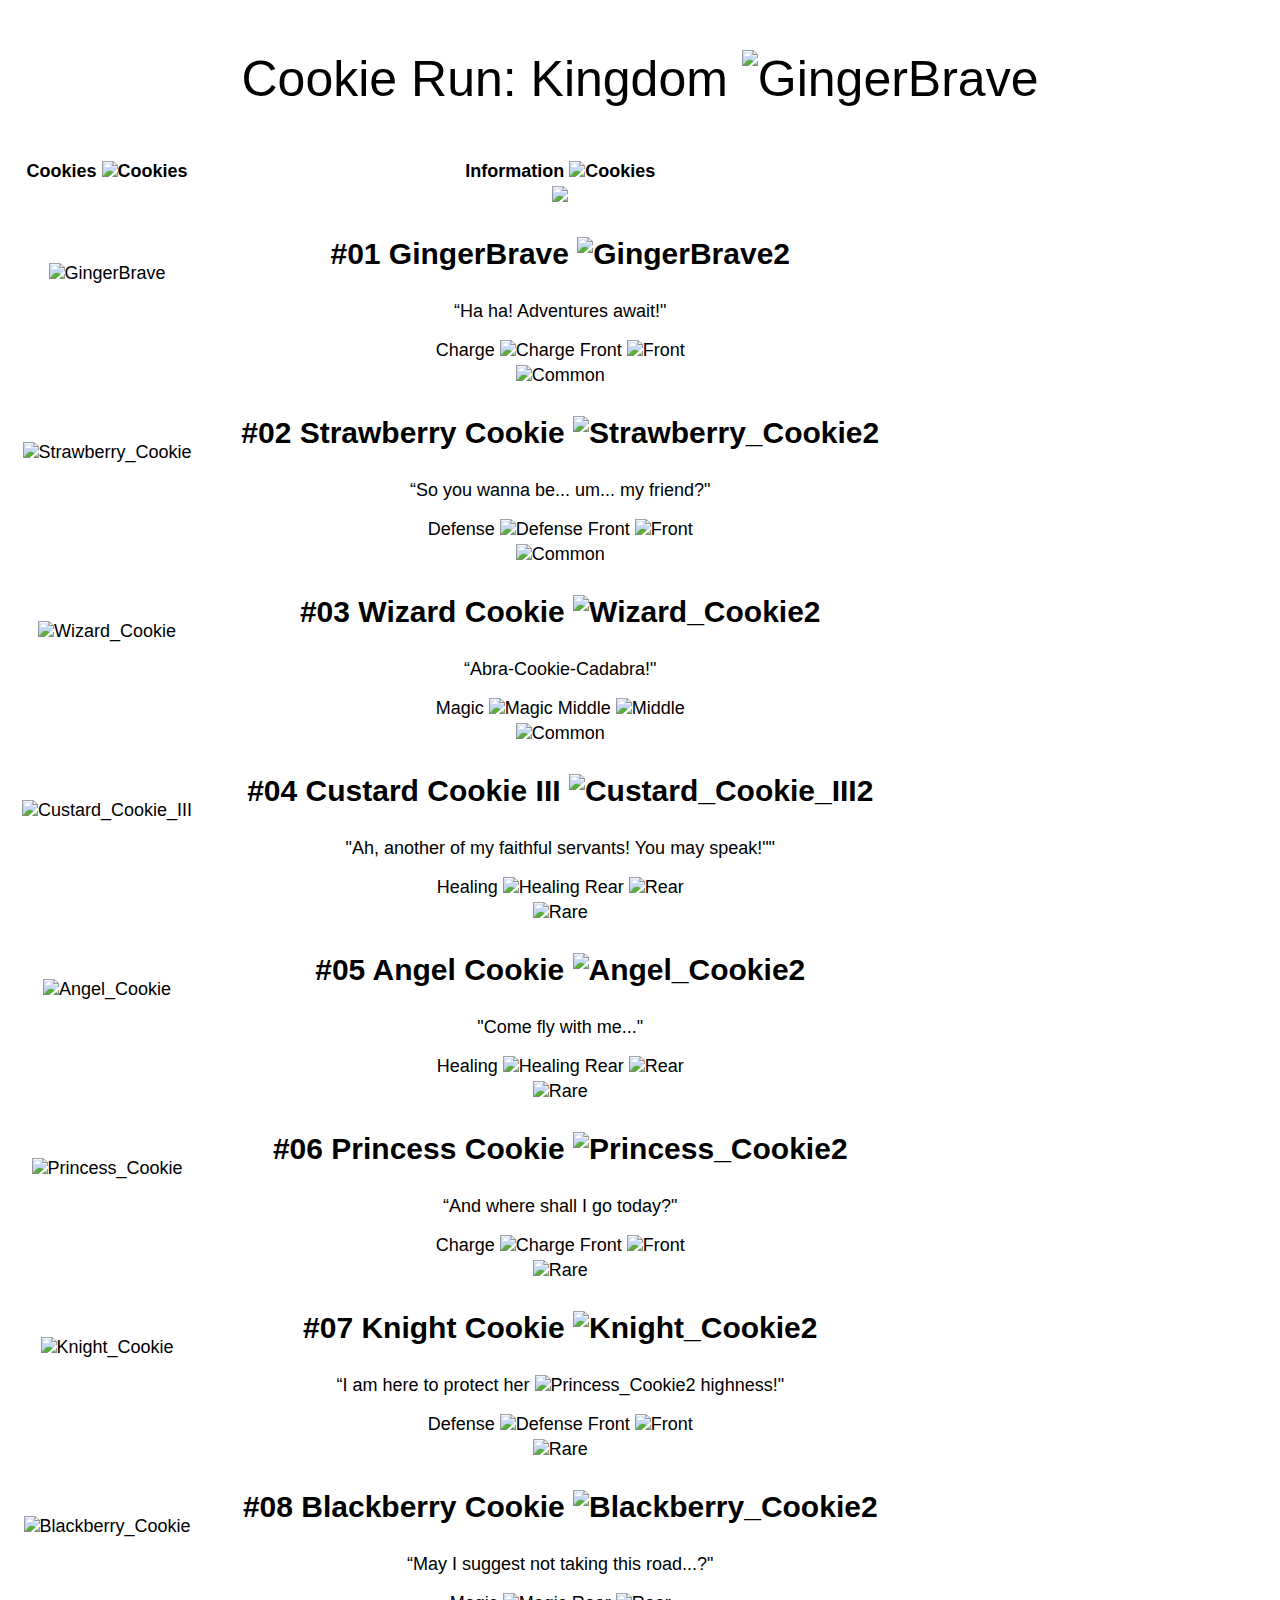
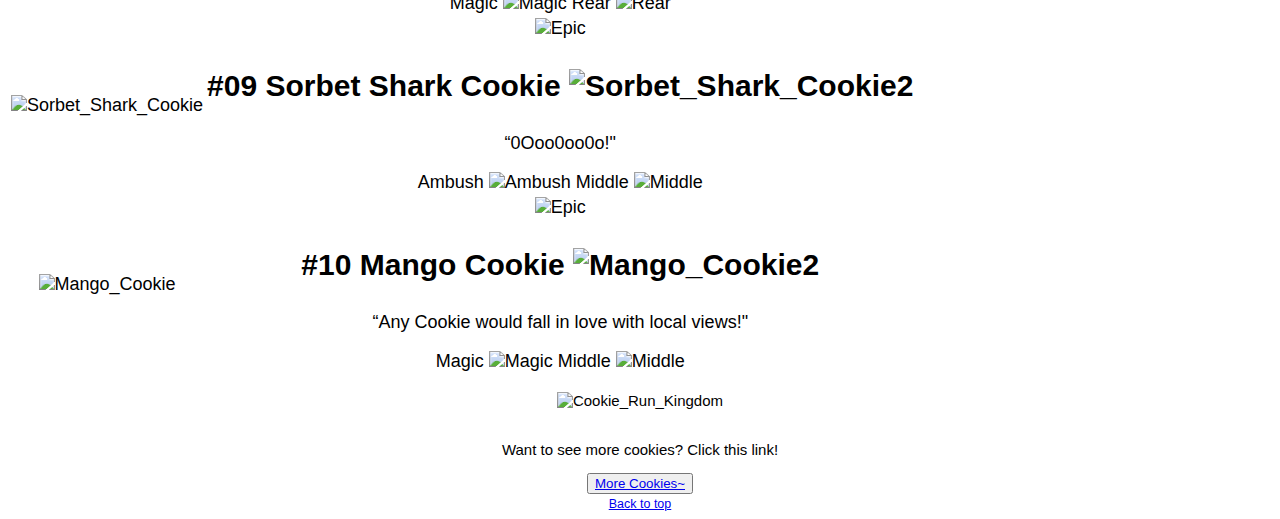
==== bootstrap-5.3.2-dist/index.html @ ea006782 "Update index.html" ====
<!DOCTYPE html>
<html>
<head>
	<meta charset="utf-8">
	<meta name="viewport" content="width=device-width, initial-scale=1">
	<link href="https://cdn.jsdelivr.net/npm/bootstrap@5.3.2/dist/css/bootstrap.min.css" rel="stylesheet" integrity="sha384-T3c6CoIi6uLrA9TneNEoa7RxnatzjcDSCmG1MXxSR1GAsXEV/Dwwykc2MPK8M2HN" crossorigin="anonymous">
	<a href="https://https://dsfarmer.github.io/bootstrap/"> </a>
	<title> ICT Seatwork 1 </title>
	<style> 
		
		body {
			font-family: 'Yusei Magic' , sans-serif;
			background-image: url("https://images2.alphacoders.com/122/1229217.png");
			background-repeat: no-repeat;
			background-position: center;
			background-size: cover;
		}

		.center {
			text-align: center;
			font-size: large;
			vertical-align: middle;
		}

		.title {
			font-size: 50px !important;
			font-weight: lighter;
		}

		.bold {
			font-size: 30px;
			font-weight: bold;
		}

		.footer {
			font-size: 15px;
			font-weight: light;
		}

	</style>
</head>
<body>
	<div class="container mt-4 p-5 border text-light bg-dark">
		<div class="row">
			<p class="title center top"> Cookie Run: Kingdom <img src="https://static.wikia.nocookie.net/cookierunkingdom/images/f/fb/Craft_bear_jelly_crown.png/revision/latest?cb=20210410203106" class="rounded" alt="GingerBrave" width="90" height="80"> </p>
			<table class="table table-bordered table-hover">
				<thead> 
					<tr> 
						<th class="center"> Cookies <img src="https://static.wikia.nocookie.net/cookierun/images/3/39/GingerBrave.png/revision/latest/thumbnail/width/360/height/360?cb=20180208030921" class="rounded" alt="Cookies" width="50" height="50"> </th>
						<th class="center"> Information <img src="https://i.pinimg.com/originals/1f/70/9d/1f709d5d60042be263dd9f1338142ca4.png" class="rounded" alt="Cookies" width="50" height="50"> </th>
					</tr>
				</thead>
				<tbody>
					<tr class="table-warning">
						<td class="center"> <img src="https://static.wikia.nocookie.net/cookierunkingdom/images/c/c1/Brave-cookie.png/revision/latest?cb=20211105095720" class="rounded" alt="GingerBrave" width="230" height="200"> </td>
						<td class="center"> 
							<img src="https://static.wikia.nocookie.net/cookierunkingdom/images/5/5f/Common.png/revision/latest/scale-to-width-down/100?cb=20231120013910">
							<p class="bold"> #01 GingerBrave <img src="https://static.wikia.nocookie.net/cookierunkingdom/images/3/3f/Gingerbrave_head.png/revision/latest/scale-to-width-down/30?cb=20230909202117" alt="GingerBrave2"> </p>
							<p> “Ha ha! Adventures await!" </p>
							<span class="badge bg-success"> Charge <img src="https://static.wikia.nocookie.net/cookierunkingdom/images/d/db/Charge.png/revision/latest/scale-to-width-down/20?cb=20230523003350" class="rounded" alt="Charge" width="20" height="20"> </span> 
							<span class="badge bg-danger"> Front <img src="https://static.wikia.nocookie.net/cookierunkingdom/images/9/9e/Front.png/revision/latest/scale-to-width-down/20?cb=20230523003352" class="rounded" alt="Front" width="20" height="20"> </span> 
						</td>
					</tr>
				</tbody>
				<tbody>
					<tr class="table-danger">
						<td class="center"> <img src="https://static.wikia.nocookie.net/cookierunkingdom/images/a/a6/Strawberry-cookie.png/revision/latest?cb=20211105092710" class="rounded" alt="Strawberry_Cookie" width="230" height="230"> </td>
						<td class="center">
							<img src="https://static.wikia.nocookie.net/cookierunkingdom/images/5/5f/Common.png/revision/latest/scale-to-width-down/100?cb=20231120013910" alt="Common"> 							
							<p class="bold"> #02 Strawberry Cookie <img src="https://static.wikia.nocookie.net/cookierunkingdom/images/7/77/Strawberry_head.png/revision/latest/scale-to-width-down/30?cb=20230909202119" alt="Strawberry_Cookie2"> </p>
							<p> “So you wanna be... um... my friend?" </p>
							<span class="badge bg-success"> Defense <img src="https://static.wikia.nocookie.net/cookierunkingdom/images/6/66/Defense.png/revision/latest/scale-to-width-down/20?cb=20230523003346" class="rounded" alt="Defense" width="20" height="20"> </span> 
							<span class="badge bg-danger"> Front <img src="https://static.wikia.nocookie.net/cookierunkingdom/images/9/9e/Front.png/revision/latest/scale-to-width-down/20?cb=20230523003352" class="rounded" alt="Front" width="20" height="20"> </span> 
						</td>
					</tr>
				</tbody>
				<tbody>
					<tr class="table-info">
						<td class="center"> <img src="https://static.wikia.nocookie.net/cookierunkingdom/images/2/27/Wizard-cookie.png/revision/latest?cb=20211105092726" class="rounded" alt="Wizard_Cookie" width="230" height="200"> </td>
						<td class="center">
							<img src="https://static.wikia.nocookie.net/cookierunkingdom/images/5/5f/Common.png/revision/latest/scale-to-width-down/100?cb=20231120013910" alt="Common">
							<p class="bold"> #03 Wizard Cookie <img src="https://static.wikia.nocookie.net/cookierunkingdom/images/3/3c/Wizard_head.png/revision/latest/scale-to-width-down/30?cb=20230909202115" alt="Wizard_Cookie2"> </p>
							<p> “Abra-Cookie-Cadabra!" </p> 
							<span class="badge bg-success"> Magic <img src="https://static.wikia.nocookie.net/cookierunkingdom/images/f/f7/Magic.png/revision/latest/scale-to-width-down/20?cb=20230523003346" class="rounded" alt="Magic" width="20" height="20"> </span> 
							<span class="badge bg-danger"> Middle <img src="https://static.wikia.nocookie.net/cookierunkingdom/images/5/50/Middle.png/revision/latest/scale-to-width-down/20?cb=20230523003347" class="rounded" alt="Middle" width="20" height="20"> </span> 
						</td>
					</tr>
				</tbody>
				<tbody>
					<tr class="table-warning">
						<td class="center"> <img src="https://static.wikia.nocookie.net/cookierunkingdom/images/6/6f/Custard-cookie.png/revision/latest?cb=20211105092826" class="rounded" alt="Custard_Cookie_III" width="230" height="220"> </td>
						<td class="center"> 
							<img src="https://static.wikia.nocookie.net/cookierunkingdom/images/5/5f/Common.png/revision/latest/scale-to-width-down/100?cb=20231120013910" alt="Common">
							<p class="bold"> #04 Custard Cookie III <img src="https://static.wikia.nocookie.net/cookierunkingdom/images/a/a5/Custard_head.png/revision/latest/scale-to-width-down/30?cb=20230909214703" alt="Custard_Cookie_III2"> </p>
							<p> "Ah, another of my faithful servants! You may speak!"" </p>
							<span class="badge bg-success"> Healing <img src="https://static.wikia.nocookie.net/cookierunkingdom/images/f/f3/Healing.png/revision/latest/scale-to-width-down/20?cb=20230523003349" class="rounded" alt="Healing" width="20" height="20"> </span> 
							<span class="badge bg-danger"> Rear <img src="https://static.wikia.nocookie.net/cookierunkingdom/images/c/c8/Rear.png/revision/latest/scale-to-width-down/20?cb=20230523003348" class="rounded" alt="Rear" width="20" height="20"> </span> 
						</td>
					</tr>
				</tbody>
				<tbody>
					<tr class="table-success">
						<td class="center"> <img src="https://static.wikia.nocookie.net/cookierunkingdom/images/e/e4/Angel_cookie.png/revision/latest/scale-to-width-down/1200?cb=20211105085612" class="rounded" alt="Angel_Cookie" width="250" height="200"> </td>
						<td class="center"> 
							<img src="https://static.wikia.nocookie.net/cookierunkingdom/images/9/9f/Rare.png/revision/latest/scale-to-width-down/100?cb=20231120014002" alt="Rare">
							<p class="bold"> #05 Angel Cookie <img src="https://static.wikia.nocookie.net/cookierunkingdom/images/d/d7/Angel_head.png/revision/latest/scale-to-width-down/30?cb=20230909202116" alt="Angel_Cookie2"> </p>
							<p> "Come fly with me..." </p>
							<span class="badge bg-success"> Healing <img src="https://static.wikia.nocookie.net/cookierunkingdom/images/f/f3/Healing.png/revision/latest/scale-to-width-down/20?cb=20230523003349" class="rounded" alt="Healing" width="20" height="20"> </span> 
							<span class="badge bg-danger"> Rear <img src="https://static.wikia.nocookie.net/cookierunkingdom/images/c/c8/Rear.png/revision/latest/scale-to-width-down/20?cb=20230523003348" class="rounded" alt="Rear" width="20" height="20"> </span> 
						</td>
					</tr>
				</tbody>
				<tbody>
					<tr class="table-danger">
						<td class="center"> <img src="https://static.wikia.nocookie.net/cookierunkingdom/images/4/48/Princess_cookie_alternate.png/revision/latest?cb=20211220201736" class="rounded" alt="Princess_Cookie" width="230" height="200"> </td>
						<td class="center"> 
							<img src="https://static.wikia.nocookie.net/cookierunkingdom/images/9/9f/Rare.png/revision/latest/scale-to-width-down/100?cb=20231120014002" alt="Rare">
							<p class="bold"> #06 Princess Cookie <img src="https://static.wikia.nocookie.net/cookierunkingdom/images/8/83/Princess_head.png/revision/latest/scale-to-width-down/35?cb=20230909202118" alt="Princess_Cookie2"> </p>
							<p> “And where shall I go today?" </p>
							<span class="badge bg-success"> Charge <img src="https://static.wikia.nocookie.net/cookierunkingdom/images/d/db/Charge.png/revision/latest/scale-to-width-down/20?cb=20230523003350" class="rounded" alt="Charge" width="20" height="20"> </span> 
							<span class="badge bg-danger"> Front <img src="https://static.wikia.nocookie.net/cookierunkingdom/images/9/9e/Front.png/revision/latest/scale-to-width-down/20?cb=20230523003352" class="rounded" alt="Front" width="20" height="20"> </span> 
						</td>
					</tr>
				</tbody>
				<tbody>
					<tr class="table-danger">
						<td class="center"> <img src="https://static.wikia.nocookie.net/cookierunkingdom/images/3/30/Knight_cookie.webp/revision/latest?cb=20211105091707" class="rounded" alt="Knight_Cookie" width="230" height="200"> </td>
						<td class="center"> 
							<img src="https://static.wikia.nocookie.net/cookierunkingdom/images/9/9f/Rare.png/revision/latest/scale-to-width-down/100?cb=20231120014002" alt="Rare">
							<p class="bold"> #07 Knight Cookie <img src="https://static.wikia.nocookie.net/cookierunkingdom/images/0/0b/Knight_head.png/revision/latest/scale-to-width-down/30?cb=20230909202117" alt="Knight_Cookie2"> </p>
							<p> “I am here to protect her <img src="https://static.wikia.nocookie.net/cookierunkingdom/images/8/83/Princess_head.png/revision/latest/scale-to-width-down/20?cb=20230909202118" alt="Princess_Cookie2"> highness!" </p>
							<span class="badge bg-success"> Defense <img src="https://static.wikia.nocookie.net/cookierunkingdom/images/6/66/Defense.png/revision/latest/scale-to-width-down/20?cb=20230523003346" class="rounded" alt="Defense" width="20" height="20"> </span> 
							<span class="badge bg-danger"> Front <img src="https://static.wikia.nocookie.net/cookierunkingdom/images/9/9e/Front.png/revision/latest/scale-to-width-down/20?cb=20230523003352" class="rounded" alt="Front" width="20" height="20"> </span> 
						</td>
					</tr> 
				</tbody>
				<tbody>
					<tr class="table-danger">
						<td class="center"> <img src="https://static.wikia.nocookie.net/cookierunkingdom/images/7/7a/Blackberry_cookie.png/revision/latest?cb=20211105095439" class="rounded" alt="Blackberry_Cookie" width="230" height="200"> </td>
						<td class="center"> 
							<img src="https://static.wikia.nocookie.net/cookierunkingdom/images/9/9f/Rare.png/revision/latest/scale-to-width-down/100?cb=20231120014002" alt="Rare">
							<p class="bold"> #08 Blackberry Cookie <img src="https://static.wikia.nocookie.net/cookierunkingdom/images/6/68/Blackberry_head.png/revision/latest/scale-to-width-down/30?cb=20230909202054" alt="Blackberry_Cookie2"> </p>
							<p> “May I suggest not taking this road...?" </p>
							<span class="badge bg-success"> Magic <img src="https://static.wikia.nocookie.net/cookierunkingdom/images/f/f7/Magic.png/revision/latest/scale-to-width-down/20?cb=20230523003346" class="rounded" alt="Magic" width="20" height="20"> </span> 
							<span class="badge bg-danger"> Rear <img src="https://static.wikia.nocookie.net/cookierunkingdom/images/c/c8/Rear.png/revision/latest/scale-to-width-down/20?cb=20230523003348" class="rounded" alt="Rear" width="20" height="20"> </span> 
						</td>
					</tr> 
				</tbody>
				<tbody>
					<tr class="table-danger">
						<td class="center"> <img src="https://static.wikia.nocookie.net/cookierunkingdom/images/f/f7/Sorbet_shark_illustration.png/revision/latest?cb=20211107235039" class="rounded" alt="Sorbet_Shark_Cookie" width="230" height="200"> </td>
						<td class="center"> 
							<img src="https://static.wikia.nocookie.net/cookierunkingdom/images/2/26/Epic.png/revision/latest/scale-to-width-down/100?cb=20231120014036" alt="Epic">
							<p class="bold"> #09 Sorbet Shark Cookie <img src="https://static.wikia.nocookie.net/cookierunkingdom/images/8/89/Sorbet_shark_head.png/revision/latest/scale-to-width-down/30?cb=20231228114544" alt="Sorbet_Shark_Cookie2"> </p>
							<p> “0Ooo0oo0o!" </p>
							<span class="badge bg-success"> Ambush <img src="https://static.wikia.nocookie.net/cookierunkingdom/images/9/94/Ambushclass.webp/revision/latest/scale-to-width-down/20?cb=20220612071549" class="rounded" alt="Ambush" width="20" height="20"> </span> 
							<span class="badge bg-danger"> Middle <img src="https://static.wikia.nocookie.net/cookierunkingdom/images/5/59/Middlepos.webp/revision/latest/scale-to-width-down/20?cb=20220612071435" class="rounded" alt="Middle" width="20" height="20"> </span> 
						</td>
					</tr> 
				</tbody>
				<tbody>
					<tr class="table-danger">
						<td class="center"> <img src="https://static.wikia.nocookie.net/cookierunkingdom/images/c/ce/Mango_illustration.png/revision/latest?cb=20211030184136" class="rounded" alt="Mango_Cookie" width="230" height="200"> </td>
						<td class="center"> 
							<img src="https://static.wikia.nocookie.net/cookierunkingdom/images/2/26/Epic.png/revision/latest/scale-to-width-down/100?cb=20231120014036" alt="Epic">
							<p class="bold"> #10 Mango Cookie <img src="https://static.wikia.nocookie.net/cookierunkingdom/images/9/97/Mango_head.png/revision/latest/scale-to-width-down/30?cb=20211121015019" alt="Mango_Cookie2"> </p>
							<p> “Any Cookie would fall in love with local views!" </p>
							<span class="badge bg-success"> Magic <img src="https://static.wikia.nocookie.net/cookierunkingdom/images/f/f7/Magic.png/revision/latest/scale-to-width-down/20?cb=20230523003346" class="rounded" alt="Magic" width="20" height="20"> </span> 
							<span class="badge bg-danger"> Middle <img src="https://static.wikia.nocookie.net/cookierunkingdom/images/5/59/Middlepos.webp/revision/latest/scale-to-width-down/20?cb=20220612071435" class="rounded" alt="Middle" width="20" height="20"> </span> 
						</td>
					</tr> 
				</tbody>
			</table> 
			<div class="center footer"> 
				<br> 
				<img src="https://static.wikia.nocookie.net/logopedia/images/e/e2/Cookie_Run_Kingdom_2021_logo.png/revision/latest/scale-to-width-down/1200?cb=20211029122047" alt="Cookie_Run_Kingdom" width="130" height="70">
				<br> <br> 
				<p> Want to see more cookies? Click this link! </p> 
				<button type="submit" id="places"> <a href="https://cookierunkingdom.fandom.com/wiki/List_of_Cookies/" target="_blank"> More Cookies~ </a> </button> 
				<br>
				<small> <a href="#top"> Back to top </a> </small>
			</div>
		</div>
	</div>
</div>
</body>
</html>
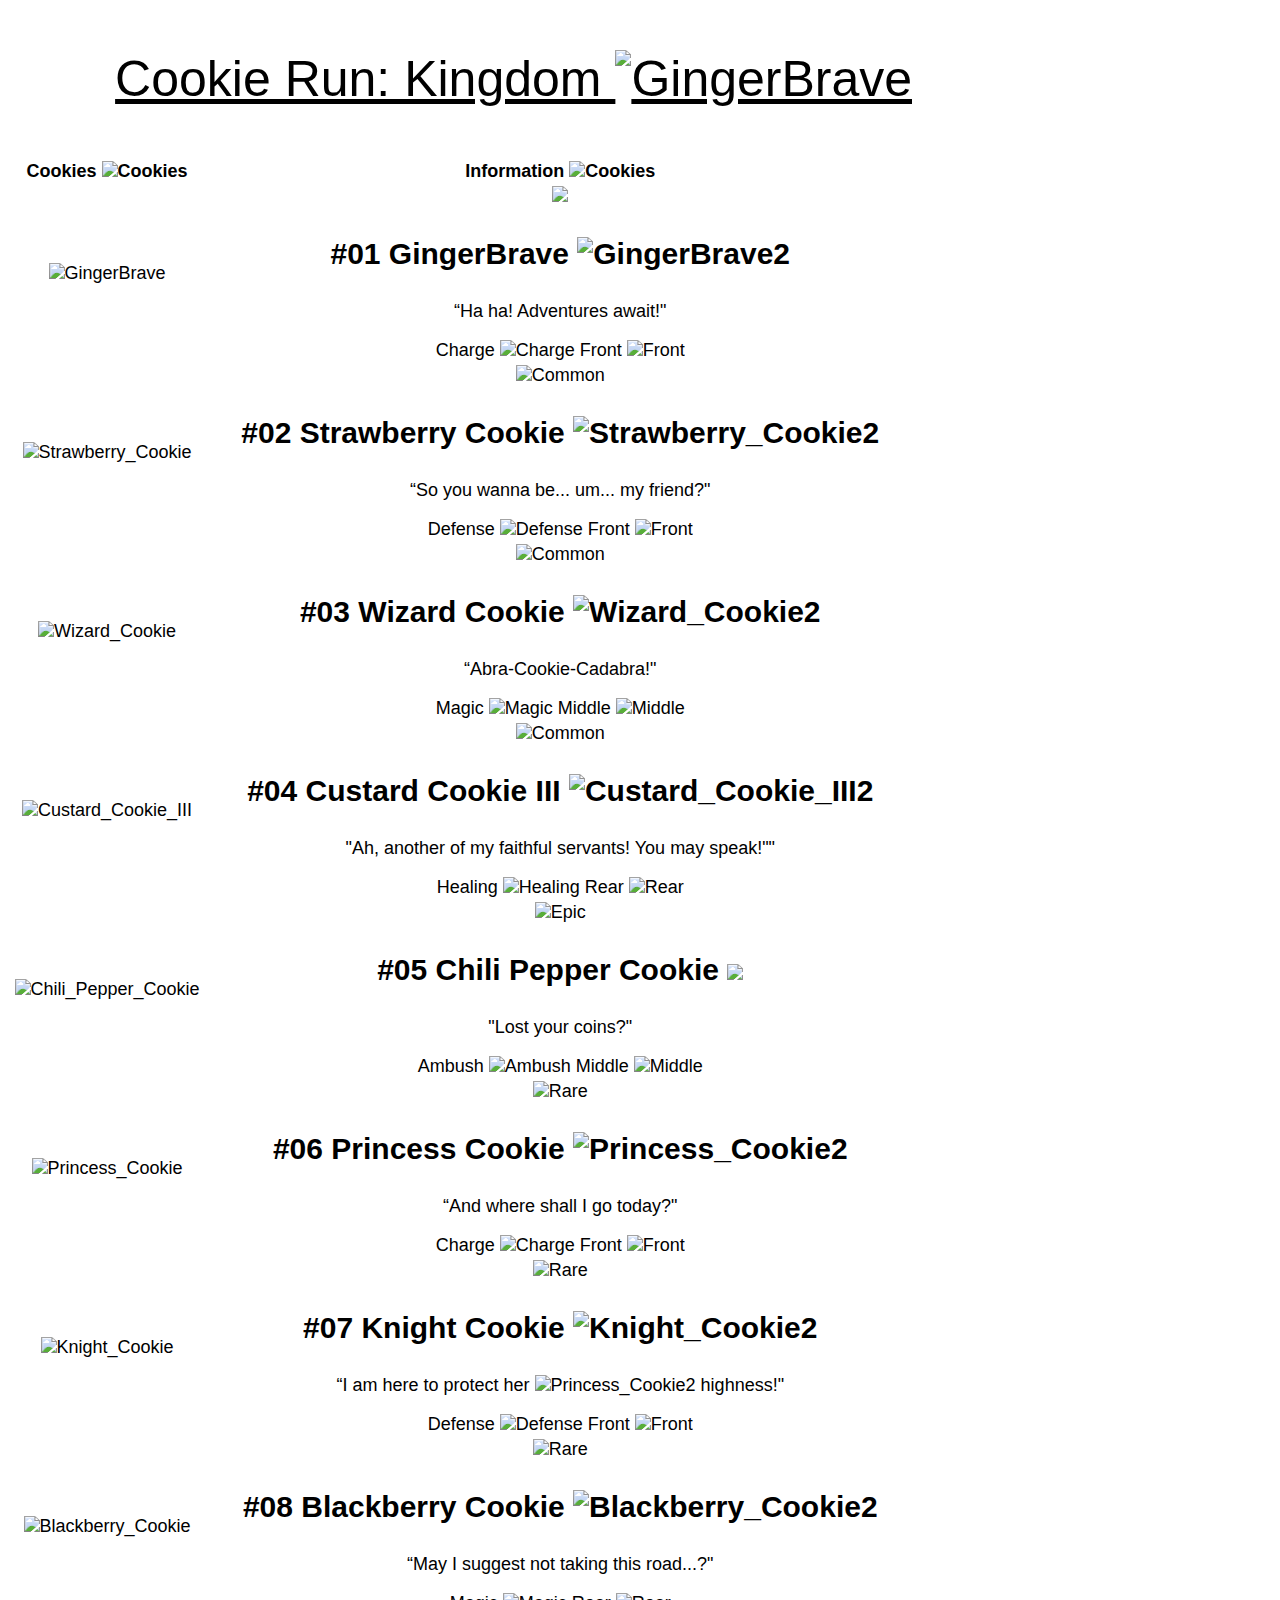
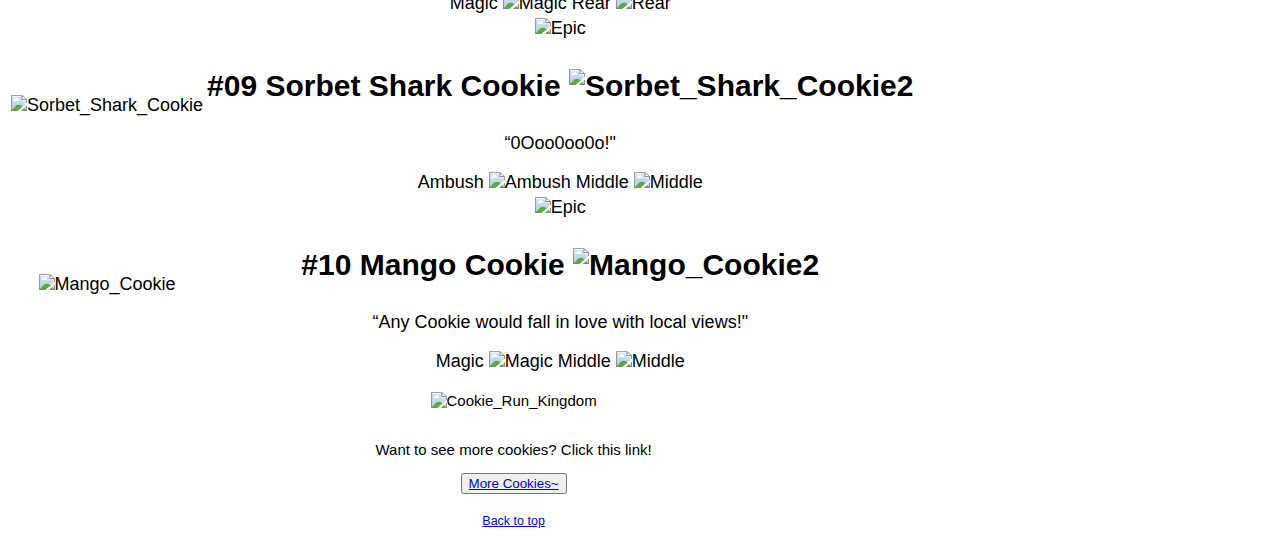
==== commit 05413d74: "Update index.html" ====
--- a/bootstrap-5.3.2-dist/index.html
+++ b/bootstrap-5.3.2-dist/index.html
@@ -4,7 +4,6 @@
 	<meta charset="utf-8">
 	<meta name="viewport" content="width=device-width, initial-scale=1">
 	<link href="https://cdn.jsdelivr.net/npm/bootstrap@5.3.2/dist/css/bootstrap.min.css" rel="stylesheet" integrity="sha384-T3c6CoIi6uLrA9TneNEoa7RxnatzjcDSCmG1MXxSR1GAsXEV/Dwwykc2MPK8M2HN" crossorigin="anonymous">
-	<a href="https://https://dsfarmer.github.io/bootstrap/"> </a>
 	<title> ICT Seatwork 1 </title>
 	<style> 
 		
@@ -25,6 +24,7 @@
 		.title {
 			font-size: 50px !important;
 			font-weight: lighter;
+			text-decoration: underline;
 		}
 
 		.bold {
@@ -37,6 +37,11 @@
 			font-weight: light;
 		}
 
+		.container {
+			position: relative;
+			width: 80%;
+		}
+
 	</style>
 </head>
 <body>
@@ -46,7 +51,7 @@
 			<table class="table table-bordered table-hover">
 				<thead> 
 					<tr> 
-						<th class="center"> Cookies <img src="https://static.wikia.nocookie.net/cookierun/images/3/39/GingerBrave.png/revision/latest/thumbnail/width/360/height/360?cb=20180208030921" class="rounded" alt="Cookies" width="50" height="50"> </th>
+						<th class="center"> Cookies <img src="https://static.wikia.nocookie.net/cookierun/images/3/39/GingerBrave.png/revision/latest/thumbnail/width/360/height/360?cb=20180208030921.png" class="rounded" alt="Cookies" width="50" height="50"> </th>
 						<th class="center"> Information <img src="https://i.pinimg.com/originals/1f/70/9d/1f709d5d60042be263dd9f1338142ca4.png" class="rounded" alt="Cookies" width="50" height="50"> </th>
 					</tr>
 				</thead>
@@ -54,134 +59,133 @@
 					<tr class="table-warning">
 						<td class="center"> <img src="https://static.wikia.nocookie.net/cookierunkingdom/images/c/c1/Brave-cookie.png/revision/latest?cb=20211105095720" class="rounded" alt="GingerBrave" width="230" height="200"> </td>
 						<td class="center"> 
-							<img src="https://static.wikia.nocookie.net/cookierunkingdom/images/5/5f/Common.png/revision/latest/scale-to-width-down/100?cb=20231120013910">
-							<p class="bold"> #01 GingerBrave <img src="https://static.wikia.nocookie.net/cookierunkingdom/images/3/3f/Gingerbrave_head.png/revision/latest/scale-to-width-down/30?cb=20230909202117" alt="GingerBrave2"> </p>
+							<img src="https://static.wikia.nocookie.net/cookierunkingdom/images/5/5f/Common.png/revision/latest/scale-to-width-down/100?cb=20231120013910.png">
+							<p class="bold"> #01 GingerBrave <img src="https://static.wikia.nocookie.net/cookierunkingdom/images/3/3f/Gingerbrave_head.png/revision/latest/scale-to-width-down/30?cb=20230909202117.png" alt="GingerBrave2"> </p>
 							<p> “Ha ha! Adventures await!" </p>
-							<span class="badge bg-success"> Charge <img src="https://static.wikia.nocookie.net/cookierunkingdom/images/d/db/Charge.png/revision/latest/scale-to-width-down/20?cb=20230523003350" class="rounded" alt="Charge" width="20" height="20"> </span> 
-							<span class="badge bg-danger"> Front <img src="https://static.wikia.nocookie.net/cookierunkingdom/images/9/9e/Front.png/revision/latest/scale-to-width-down/20?cb=20230523003352" class="rounded" alt="Front" width="20" height="20"> </span> 
+							<span class="badge bg-success"> Charge <img src="https://static.wikia.nocookie.net/cookierunkingdom/images/d/db/Charge.png/revision/latest/scale-to-width-down/20?cb=20230523003350.png" class="rounded" alt="Charge" width="20" height="20"> </span> 
+							<span class="badge bg-danger"> Front <img src="https://static.wikia.nocookie.net/cookierunkingdom/images/9/9e/Front.png/revision/latest/scale-to-width-down/20?cb=20230523003352.png" class="rounded" alt="Front" width="20" height="20"> </span> 
 						</td>
 					</tr>
 				</tbody>
 				<tbody>
 					<tr class="table-danger">
-						<td class="center"> <img src="https://static.wikia.nocookie.net/cookierunkingdom/images/a/a6/Strawberry-cookie.png/revision/latest?cb=20211105092710" class="rounded" alt="Strawberry_Cookie" width="230" height="230"> </td>
+						<td class="center"> <img src="https://static.wikia.nocookie.net/cookierunkingdom/images/a/a6/Strawberry-cookie.png/revision/latest?cb=20211105092710.png" class="rounded" alt="Strawberry_Cookie" width="230" height="230"> </td>
 						<td class="center">
-							<img src="https://static.wikia.nocookie.net/cookierunkingdom/images/5/5f/Common.png/revision/latest/scale-to-width-down/100?cb=20231120013910" alt="Common"> 							
+							<img src="https://static.wikia.nocookie.net/cookierunkingdom/images/5/5f/Common.png/revision/latest/scale-to-width-down/100?cb=20231120013910.png" alt="Common"> 							
 							<p class="bold"> #02 Strawberry Cookie <img src="https://static.wikia.nocookie.net/cookierunkingdom/images/7/77/Strawberry_head.png/revision/latest/scale-to-width-down/30?cb=20230909202119" alt="Strawberry_Cookie2"> </p>
 							<p> “So you wanna be... um... my friend?" </p>
-							<span class="badge bg-success"> Defense <img src="https://static.wikia.nocookie.net/cookierunkingdom/images/6/66/Defense.png/revision/latest/scale-to-width-down/20?cb=20230523003346" class="rounded" alt="Defense" width="20" height="20"> </span> 
-							<span class="badge bg-danger"> Front <img src="https://static.wikia.nocookie.net/cookierunkingdom/images/9/9e/Front.png/revision/latest/scale-to-width-down/20?cb=20230523003352" class="rounded" alt="Front" width="20" height="20"> </span> 
+							<span class="badge bg-success"> Defense <img src="https://static.wikia.nocookie.net/cookierunkingdom/images/6/66/Defense.png/revision/latest/scale-to-width-down/20?cb=20230523003346.png" class="rounded" alt="Defense" width="20" height="20"> </span> 
+							<span class="badge bg-danger"> Front <img src="https://static.wikia.nocookie.net/cookierunkingdom/images/9/9e/Front.png/revision/latest/scale-to-width-down/20?cb=20230523003352.png" class="rounded" alt="Front" width="20" height="20"> </span> 
 						</td>
 					</tr>
 				</tbody>
 				<tbody>
 					<tr class="table-info">
-						<td class="center"> <img src="https://static.wikia.nocookie.net/cookierunkingdom/images/2/27/Wizard-cookie.png/revision/latest?cb=20211105092726" class="rounded" alt="Wizard_Cookie" width="230" height="200"> </td>
+						<td class="center"> <img src="https://static.wikia.nocookie.net/cookierunkingdom/images/2/27/Wizard-cookie.png/revision/latest?cb=20211105092726.png" class="rounded" alt="Wizard_Cookie" width="230" height="200"> </td>
 						<td class="center">
 							<img src="https://static.wikia.nocookie.net/cookierunkingdom/images/5/5f/Common.png/revision/latest/scale-to-width-down/100?cb=20231120013910" alt="Common">
-							<p class="bold"> #03 Wizard Cookie <img src="https://static.wikia.nocookie.net/cookierunkingdom/images/3/3c/Wizard_head.png/revision/latest/scale-to-width-down/30?cb=20230909202115" alt="Wizard_Cookie2"> </p>
+							<p class="bold"> #03 Wizard Cookie <img src="https://static.wikia.nocookie.net/cookierunkingdom/images/3/3c/Wizard_head.png/revision/latest/scale-to-width-down/30?cb=20230909202115.png" alt="Wizard_Cookie2"> </p>
 							<p> “Abra-Cookie-Cadabra!" </p> 
-							<span class="badge bg-success"> Magic <img src="https://static.wikia.nocookie.net/cookierunkingdom/images/f/f7/Magic.png/revision/latest/scale-to-width-down/20?cb=20230523003346" class="rounded" alt="Magic" width="20" height="20"> </span> 
-							<span class="badge bg-danger"> Middle <img src="https://static.wikia.nocookie.net/cookierunkingdom/images/5/50/Middle.png/revision/latest/scale-to-width-down/20?cb=20230523003347" class="rounded" alt="Middle" width="20" height="20"> </span> 
+							<span class="badge bg-success"> Magic <img src="https://static.wikia.nocookie.net/cookierunkingdom/images/f/f7/Magic.png/revision/latest/scale-to-width-down/20?cb=20230523003346.png" class="rounded" alt="Magic" width="20" height="20"> </span> 
+							<span class="badge bg-danger"> Middle <img src="https://static.wikia.nocookie.net/cookierunkingdom/images/5/50/Middle.png/revision/latest/scale-to-width-down/20?cb=20230523003347.png" class="rounded" alt="Middle" width="20" height="20"> </span> 
 						</td>
 					</tr>
 				</tbody>
 				<tbody>
 					<tr class="table-warning">
-						<td class="center"> <img src="https://static.wikia.nocookie.net/cookierunkingdom/images/6/6f/Custard-cookie.png/revision/latest?cb=20211105092826" class="rounded" alt="Custard_Cookie_III" width="230" height="220"> </td>
+						<td class="center"> <img src="https://static.wikia.nocookie.net/cookierunkingdom/images/6/6f/Custard-cookie.png/revision/latest?cb=20211105092826.png" class="rounded" alt="Custard_Cookie_III" width="230" height="220"> </td>
 						<td class="center"> 
 							<img src="https://static.wikia.nocookie.net/cookierunkingdom/images/5/5f/Common.png/revision/latest/scale-to-width-down/100?cb=20231120013910" alt="Common">
-							<p class="bold"> #04 Custard Cookie III <img src="https://static.wikia.nocookie.net/cookierunkingdom/images/a/a5/Custard_head.png/revision/latest/scale-to-width-down/30?cb=20230909214703" alt="Custard_Cookie_III2"> </p>
+							<p class="bold"> #04 Custard Cookie III <img src="https://static.wikia.nocookie.net/cookierunkingdom/images/a/a5/Custard_head.png/revision/latest/scale-to-width-down/30?cb=20230909214703.png" alt="Custard_Cookie_III2"> </p>
 							<p> "Ah, another of my faithful servants! You may speak!"" </p>
-							<span class="badge bg-success"> Healing <img src="https://static.wikia.nocookie.net/cookierunkingdom/images/f/f3/Healing.png/revision/latest/scale-to-width-down/20?cb=20230523003349" class="rounded" alt="Healing" width="20" height="20"> </span> 
-							<span class="badge bg-danger"> Rear <img src="https://static.wikia.nocookie.net/cookierunkingdom/images/c/c8/Rear.png/revision/latest/scale-to-width-down/20?cb=20230523003348" class="rounded" alt="Rear" width="20" height="20"> </span> 
+							<span class="badge bg-success"> Healing <img src="https://static.wikia.nocookie.net/cookierunkingdom/images/f/f3/Healing.png/revision/latest/scale-to-width-down/20?cb=20230523003349.png" class="rounded" alt="Healing" width="20" height="20"> </span> 
+							<span class="badge bg-danger"> Rear <img src="https://static.wikia.nocookie.net/cookierunkingdom/images/c/c8/Rear.png/revision/latest/scale-to-width-down/20?cb=20230523003348.png" class="rounded" alt="Rear" width="20" height="20"> </span> 
 						</td>
 					</tr>
 				</tbody>
 				<tbody>
 					<tr class="table-success">
-						<td class="center"> <img src="https://static.wikia.nocookie.net/cookierunkingdom/images/e/e4/Angel_cookie.png/revision/latest/scale-to-width-down/1200?cb=20211105085612" class="rounded" alt="Angel_Cookie" width="250" height="200"> </td>
+						<td class="center"> <img src="https://static.wikia.nocookie.net/cookierunkingdom/images/8/84/Chili_pepper_illustration.png/revision/latest?cb=20211105092837.png" class="rounded" alt="Chili_Pepper_Cookie" width="250" height="200"> </td>
 						<td class="center"> 
-							<img src="https://static.wikia.nocookie.net/cookierunkingdom/images/9/9f/Rare.png/revision/latest/scale-to-width-down/100?cb=20231120014002" alt="Rare">
-							<p class="bold"> #05 Angel Cookie <img src="https://static.wikia.nocookie.net/cookierunkingdom/images/d/d7/Angel_head.png/revision/latest/scale-to-width-down/30?cb=20230909202116" alt="Angel_Cookie2"> </p>
-							<p> "Come fly with me..." </p>
-							<span class="badge bg-success"> Healing <img src="https://static.wikia.nocookie.net/cookierunkingdom/images/f/f3/Healing.png/revision/latest/scale-to-width-down/20?cb=20230523003349" class="rounded" alt="Healing" width="20" height="20"> </span> 
-							<span class="badge bg-danger"> Rear <img src="https://static.wikia.nocookie.net/cookierunkingdom/images/c/c8/Rear.png/revision/latest/scale-to-width-down/20?cb=20230523003348" class="rounded" alt="Rear" width="20" height="20"> </span> 
+							<img src="https://static.wikia.nocookie.net/cookierunkingdom/images/2/26/Epic.png/revision/latest/scale-to-width-down/100?cb=20231120014036" alt="Epic">
+							<p class="bold"> #05 Chili Pepper Cookie <img src="https://static.wikia.nocookie.net/cookierunkingdom/images/6/65/Chili_pepper_head.png/revision/latest/scale-to-width-down/30?cb=20230909202055.png"> </p>
+							<p> "Lost your coins?" </p>
+							<span class="badge bg-success"> Ambush <img src="https://static.wikia.nocookie.net/cookierunkingdom/images/9/94/Ambushclass.webp/revision/latest/scale-to-width-down/20?cb=20220612071549.png" class="rounded" alt="Ambush" width="20" height="20"> </span> 
+							<span class="badge bg-danger"> Middle <img src="https://static.wikia.nocookie.net/cookierunkingdom/images/5/59/Middlepos.webp/revision/latest/scale-to-width-down/20?cb=20220612071435.png" class="rounded" alt="Middle" width="20" height="20"> </span> 
 						</td>
 					</tr>
 				</tbody>
 				<tbody>
 					<tr class="table-danger">
-						<td class="center"> <img src="https://static.wikia.nocookie.net/cookierunkingdom/images/4/48/Princess_cookie_alternate.png/revision/latest?cb=20211220201736" class="rounded" alt="Princess_Cookie" width="230" height="200"> </td>
+						<td class="center"> <img src="https://static.wikia.nocookie.net/cookierunkingdom/images/4/48/Princess_cookie_alternate.png/revision/latest?cb=20211220201736.png" class="rounded" alt="Princess_Cookie" width="230" height="200"> </td>
 						<td class="center"> 
-							<img src="https://static.wikia.nocookie.net/cookierunkingdom/images/9/9f/Rare.png/revision/latest/scale-to-width-down/100?cb=20231120014002" alt="Rare">
-							<p class="bold"> #06 Princess Cookie <img src="https://static.wikia.nocookie.net/cookierunkingdom/images/8/83/Princess_head.png/revision/latest/scale-to-width-down/35?cb=20230909202118" alt="Princess_Cookie2"> </p>
+							<img src="https://static.wikia.nocookie.net/cookierunkingdom/images/9/9f/Rare.png/revision/latest/scale-to-width-down/100?cb=20231120014002.png" alt="Rare">
+							<p class="bold"> #06 Princess Cookie <img src="https://static.wikia.nocookie.net/cookierunkingdom/images/8/83/Princess_head.png/revision/latest/scale-to-width-down/35?cb=20230909202118.png" alt="Princess_Cookie2"> </p>
 							<p> “And where shall I go today?" </p>
-							<span class="badge bg-success"> Charge <img src="https://static.wikia.nocookie.net/cookierunkingdom/images/d/db/Charge.png/revision/latest/scale-to-width-down/20?cb=20230523003350" class="rounded" alt="Charge" width="20" height="20"> </span> 
-							<span class="badge bg-danger"> Front <img src="https://static.wikia.nocookie.net/cookierunkingdom/images/9/9e/Front.png/revision/latest/scale-to-width-down/20?cb=20230523003352" class="rounded" alt="Front" width="20" height="20"> </span> 
+							<span class="badge bg-success"> Charge <img src="https://static.wikia.nocookie.net/cookierunkingdom/images/d/db/Charge.png/revision/latest/scale-to-width-down/20?cb=20230523003350.png" class="rounded" alt="Charge" width="20" height="20"> </span> 
+							<span class="badge bg-danger"> Front <img src="https://static.wikia.nocookie.net/cookierunkingdom/images/9/9e/Front.png/revision/latest/scale-to-width-down/20?cb=20230523003352.png" class="rounded" alt="Front" width="20" height="20"> </span> 
 						</td>
 					</tr>
 				</tbody>
 				<tbody>
-					<tr class="table-danger">
+					<tr class="table-info">
 						<td class="center"> <img src="https://static.wikia.nocookie.net/cookierunkingdom/images/3/30/Knight_cookie.webp/revision/latest?cb=20211105091707" class="rounded" alt="Knight_Cookie" width="230" height="200"> </td>
 						<td class="center"> 
 							<img src="https://static.wikia.nocookie.net/cookierunkingdom/images/9/9f/Rare.png/revision/latest/scale-to-width-down/100?cb=20231120014002" alt="Rare">
-							<p class="bold"> #07 Knight Cookie <img src="https://static.wikia.nocookie.net/cookierunkingdom/images/0/0b/Knight_head.png/revision/latest/scale-to-width-down/30?cb=20230909202117" alt="Knight_Cookie2"> </p>
-							<p> “I am here to protect her <img src="https://static.wikia.nocookie.net/cookierunkingdom/images/8/83/Princess_head.png/revision/latest/scale-to-width-down/20?cb=20230909202118" alt="Princess_Cookie2"> highness!" </p>
-							<span class="badge bg-success"> Defense <img src="https://static.wikia.nocookie.net/cookierunkingdom/images/6/66/Defense.png/revision/latest/scale-to-width-down/20?cb=20230523003346" class="rounded" alt="Defense" width="20" height="20"> </span> 
-							<span class="badge bg-danger"> Front <img src="https://static.wikia.nocookie.net/cookierunkingdom/images/9/9e/Front.png/revision/latest/scale-to-width-down/20?cb=20230523003352" class="rounded" alt="Front" width="20" height="20"> </span> 
+							<p class="bold"> #07 Knight Cookie <img src="https://static.wikia.nocookie.net/cookierunkingdom/images/0/0b/Knight_head.png/revision/latest/scale-to-width-down/30?cb=20230909202117.png" alt="Knight_Cookie2"> </p>
+							<p> “I am here to protect her <img src="https://static.wikia.nocookie.net/cookierunkingdom/images/8/83/Princess_head.png/revision/latest/scale-to-width-down/20?cb=20230909202118.png" alt="Princess_Cookie2"> highness!" </p>
+							<span class="badge bg-success"> Defense <img src="https://static.wikia.nocookie.net/cookierunkingdom/images/6/66/Defense.png/revision/latest/scale-to-width-down/20?cb=20230523003346.png" class="rounded" alt="Defense" width="20" height="20"> </span> 
+							<span class="badge bg-danger"> Front <img src="https://static.wikia.nocookie.net/cookierunkingdom/images/9/9e/Front.png/revision/latest/scale-to-width-down/20?cb=20230523003352.png" class="rounded" alt="Front" width="20" height="20"> </span> 
+						</td>
+					</tr> 
+				</tbody>
+				<tbody>
+					<tr class="table-warning">
+						<td class="center"> <img src="https://static.wikia.nocookie.net/cookierunkingdom/images/7/7a/Blackberry_cookie.png/revision/latest?cb=20211105095439.png" class="rounded" alt="Blackberry_Cookie" width="230" height="200"> </td>
+						<td class="center"> 
+							<img src="https://static.wikia.nocookie.net/cookierunkingdom/images/9/9f/Rare.png/revision/latest/scale-to-width-down/100?cb=20231120014002.png" alt="Rare">
+							<p class="bold"> #08 Blackberry Cookie <img src="https://static.wikia.nocookie.net/cookierunkingdom/images/6/68/Blackberry_head.png/revision/latest/scale-to-width-down/30?cb=20230909202054" alt="Blackberry_Cookie2"> </p>
+							<p> “May I suggest not taking this road...?" </p>
+							<span class="badge bg-success"> Magic <img src="https://static.wikia.nocookie.net/cookierunkingdom/images/f/f7/Magic.png/revision/latest/scale-to-width-down/20?cb=20230523003346.png" class="rounded" alt="Magic" width="20" height="20"> </span> 
+							<span class="badge bg-danger"> Rear <img src="https://static.wikia.nocookie.net/cookierunkingdom/images/c/c8/Rear.png/revision/latest/scale-to-width-down/20?cb=20230523003348.png" class="rounded" alt="Rear" width="20" height="20"> </span> 
 						</td>
 					</tr> 
 				</tbody>
 				<tbody>
 					<tr class="table-danger">
-						<td class="center"> <img src="https://static.wikia.nocookie.net/cookierunkingdom/images/7/7a/Blackberry_cookie.png/revision/latest?cb=20211105095439" class="rounded" alt="Blackberry_Cookie" width="230" height="200"> </td>
+						<td class="center"> <img src="https://static.wikia.nocookie.net/cookierunkingdom/images/f/f7/Sorbet_shark_illustration.png/revision/latest?cb=20211107235039.png" class="rounded" alt="Sorbet_Shark_Cookie" width="230" height="200"> </td>
 						<td class="center"> 
-							<img src="https://static.wikia.nocookie.net/cookierunkingdom/images/9/9f/Rare.png/revision/latest/scale-to-width-down/100?cb=20231120014002" alt="Rare">
-							<p class="bold"> #08 Blackberry Cookie <img src="https://static.wikia.nocookie.net/cookierunkingdom/images/6/68/Blackberry_head.png/revision/latest/scale-to-width-down/30?cb=20230909202054" alt="Blackberry_Cookie2"> </p>
-							<p> “May I suggest not taking this road...?" </p>
-							<span class="badge bg-success"> Magic <img src="https://static.wikia.nocookie.net/cookierunkingdom/images/f/f7/Magic.png/revision/latest/scale-to-width-down/20?cb=20230523003346" class="rounded" alt="Magic" width="20" height="20"> </span> 
-							<span class="badge bg-danger"> Rear <img src="https://static.wikia.nocookie.net/cookierunkingdom/images/c/c8/Rear.png/revision/latest/scale-to-width-down/20?cb=20230523003348" class="rounded" alt="Rear" width="20" height="20"> </span> 
+							<img src="https://static.wikia.nocookie.net/cookierunkingdom/images/2/26/Epic.png/revision/latest/scale-to-width-down/100?cb=20231120014036.png" alt="Epic">
+							<p class="bold"> #09 Sorbet Shark Cookie <img src="https://static.wikia.nocookie.net/cookierunkingdom/images/8/89/Sorbet_shark_head.png/revision/latest/scale-to-width-down/30?cb=20231228114544.png" alt="Sorbet_Shark_Cookie2"> </p>
+							<p> “0Ooo0oo0o!" </p>
+							<span class="badge bg-success"> Ambush <img src="https://static.wikia.nocookie.net/cookierunkingdom/images/9/94/Ambushclass.webp/revision/latest/scale-to-width-down/20?cb=20220612071549.png" class="rounded" alt="Ambush" width="20" height="20"> </span> 
+							<span class="badge bg-danger"> Middle <img src="https://static.wikia.nocookie.net/cookierunkingdom/images/5/59/Middlepos.webp/revision/latest/scale-to-width-down/20?cb=20220612071435.png" class="rounded" alt="Middle" width="20" height="20"> </span> 
 						</td>
 					</tr> 
 				</tbody>
 				<tbody>
-					<tr class="table-danger">
-						<td class="center"> <img src="https://static.wikia.nocookie.net/cookierunkingdom/images/f/f7/Sorbet_shark_illustration.png/revision/latest?cb=20211107235039" class="rounded" alt="Sorbet_Shark_Cookie" width="230" height="200"> </td>
+					<tr class="table-success">
+						<td class="center"> <img src="https://static.wikia.nocookie.net/cookierunkingdom/images/c/ce/Mango_illustration.png/revision/latest?cb=20211030184136.png" class="rounded" alt="Mango_Cookie" width="230" height="200"> </td>
 						<td class="center"> 
 							<img src="https://static.wikia.nocookie.net/cookierunkingdom/images/2/26/Epic.png/revision/latest/scale-to-width-down/100?cb=20231120014036" alt="Epic">
-							<p class="bold"> #09 Sorbet Shark Cookie <img src="https://static.wikia.nocookie.net/cookierunkingdom/images/8/89/Sorbet_shark_head.png/revision/latest/scale-to-width-down/30?cb=20231228114544" alt="Sorbet_Shark_Cookie2"> </p>
-							<p> “0Ooo0oo0o!" </p>
-							<span class="badge bg-success"> Ambush <img src="https://static.wikia.nocookie.net/cookierunkingdom/images/9/94/Ambushclass.webp/revision/latest/scale-to-width-down/20?cb=20220612071549" class="rounded" alt="Ambush" width="20" height="20"> </span> 
-							<span class="badge bg-danger"> Middle <img src="https://static.wikia.nocookie.net/cookierunkingdom/images/5/59/Middlepos.webp/revision/latest/scale-to-width-down/20?cb=20220612071435" class="rounded" alt="Middle" width="20" height="20"> </span> 
-						</td>
-					</tr> 
-				</tbody>
-				<tbody>
-					<tr class="table-danger">
-						<td class="center"> <img src="https://static.wikia.nocookie.net/cookierunkingdom/images/c/ce/Mango_illustration.png/revision/latest?cb=20211030184136" class="rounded" alt="Mango_Cookie" width="230" height="200"> </td>
-						<td class="center"> 
-							<img src="https://static.wikia.nocookie.net/cookierunkingdom/images/2/26/Epic.png/revision/latest/scale-to-width-down/100?cb=20231120014036" alt="Epic">
-							<p class="bold"> #10 Mango Cookie <img src="https://static.wikia.nocookie.net/cookierunkingdom/images/9/97/Mango_head.png/revision/latest/scale-to-width-down/30?cb=20211121015019" alt="Mango_Cookie2"> </p>
+							<p class="bold"> #10 Mango Cookie <img src="https://static.wikia.nocookie.net/cookierunkingdom/images/9/97/Mango_head.png/revision/latest/scale-to-width-down/30?cb=20211121015019.png" alt="Mango_Cookie2"> </p>
 							<p> “Any Cookie would fall in love with local views!" </p>
-							<span class="badge bg-success"> Magic <img src="https://static.wikia.nocookie.net/cookierunkingdom/images/f/f7/Magic.png/revision/latest/scale-to-width-down/20?cb=20230523003346" class="rounded" alt="Magic" width="20" height="20"> </span> 
-							<span class="badge bg-danger"> Middle <img src="https://static.wikia.nocookie.net/cookierunkingdom/images/5/59/Middlepos.webp/revision/latest/scale-to-width-down/20?cb=20220612071435" class="rounded" alt="Middle" width="20" height="20"> </span> 
+							<span class="badge bg-success"> Magic <img src="https://static.wikia.nocookie.net/cookierunkingdom/images/f/f7/Magic.png/revision/latest/scale-to-width-down/20?cb=20230523003346.png" class="rounded" alt="Magic" width="20" height="20"> </span> 
+							<span class="badge bg-danger"> Middle <img src="https://static.wikia.nocookie.net/cookierunkingdom/images/5/59/Middlepos.webp/revision/latest/scale-to-width-down/20?cb=20220612071435.png" class="rounded" alt="Middle" width="20" height="20"> </span> 
 						</td>
 					</tr> 
 				</tbody>
 			</table> 
 			<div class="center footer"> 
 				<br> 
-				<img src="https://static.wikia.nocookie.net/logopedia/images/e/e2/Cookie_Run_Kingdom_2021_logo.png/revision/latest/scale-to-width-down/1200?cb=20211029122047" alt="Cookie_Run_Kingdom" width="130" height="70">
+				<img src="https://static.wikia.nocookie.net/logopedia/images/e/e2/Cookie_Run_Kingdom_2021_logo.png/revision/latest/scale-to-width-down/1200?cb=20211029122047.png" alt="Cookie_Run_Kingdom" width="140" height="75">
 				<br> <br> 
 				<p> Want to see more cookies? Click this link! </p> 
 				<button type="submit" id="places"> <a href="https://cookierunkingdom.fandom.com/wiki/List_of_Cookies/" target="_blank"> More Cookies~ </a> </button> 
-				<br>
+				<br> <br>
 				<small> <a href="#top"> Back to top </a> </small>
 			</div>
 		</div>
 	</div>
-</div>
 </body>
 </html>
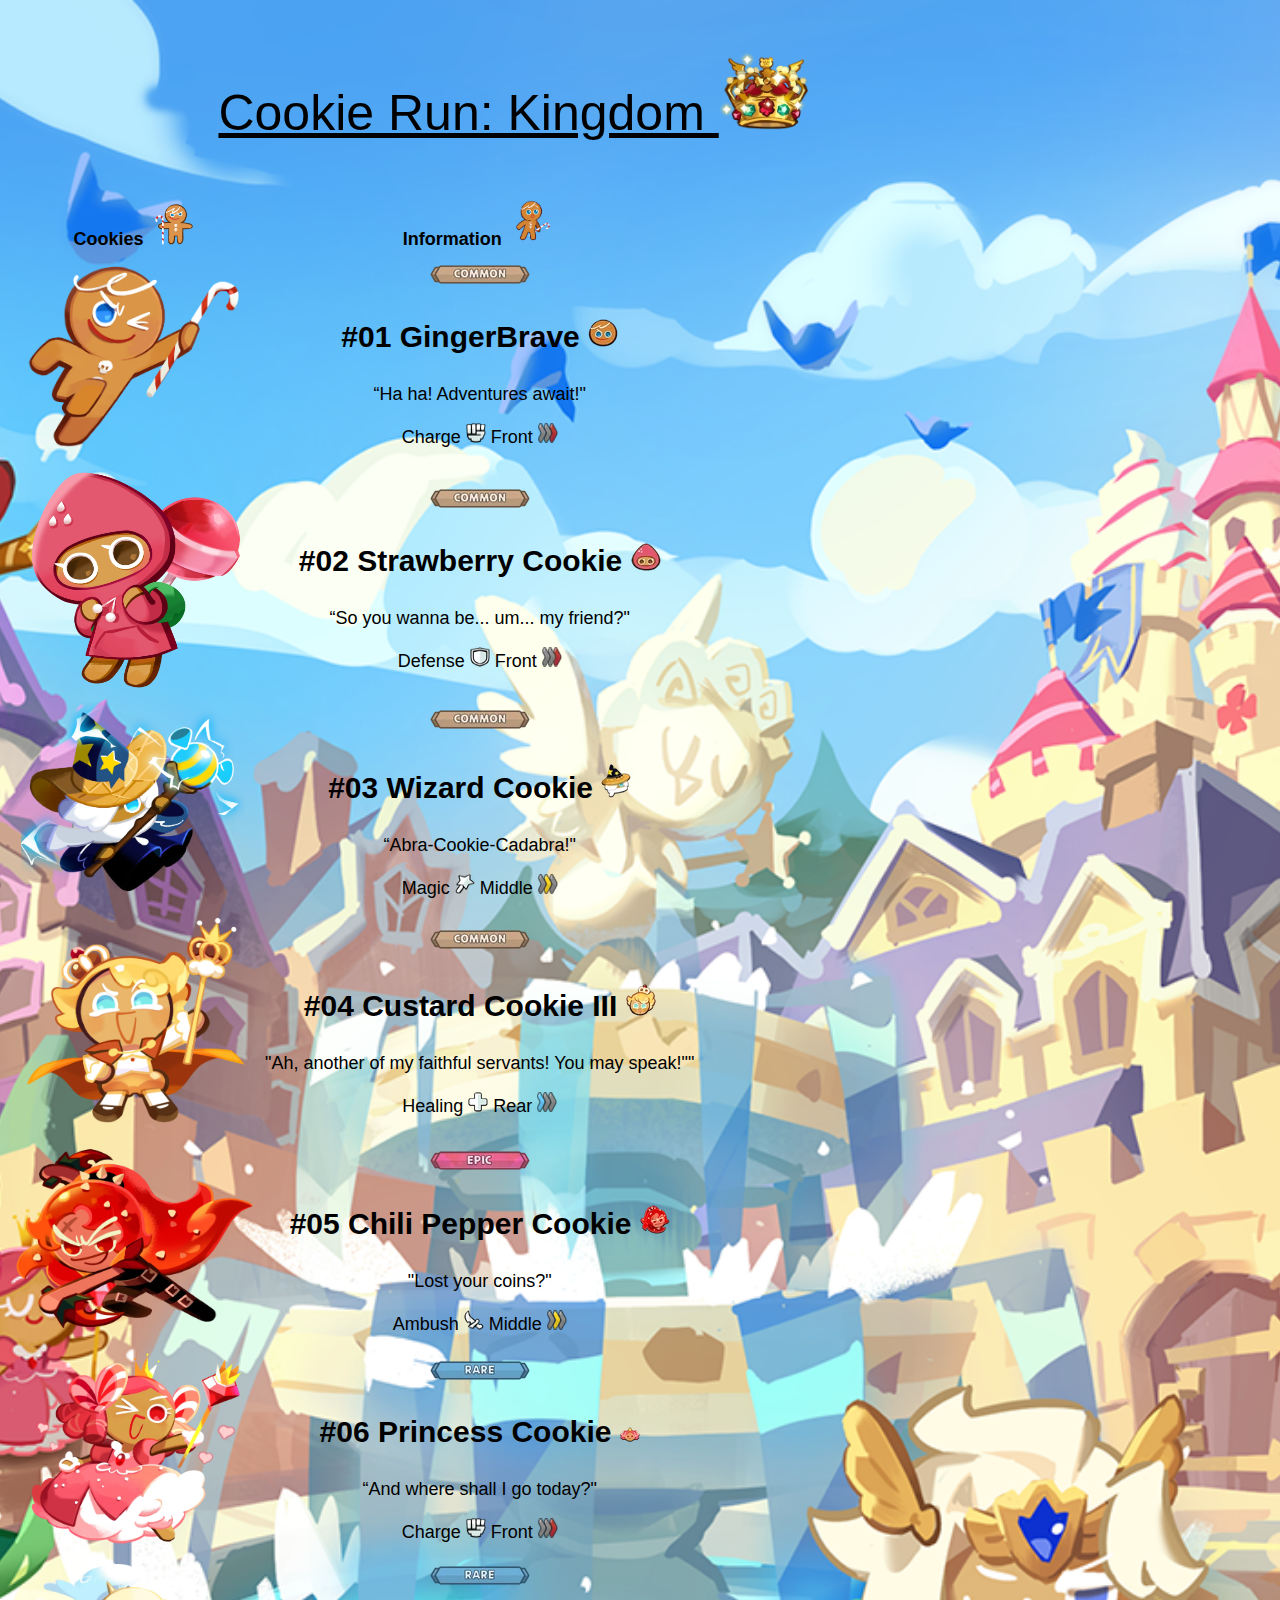
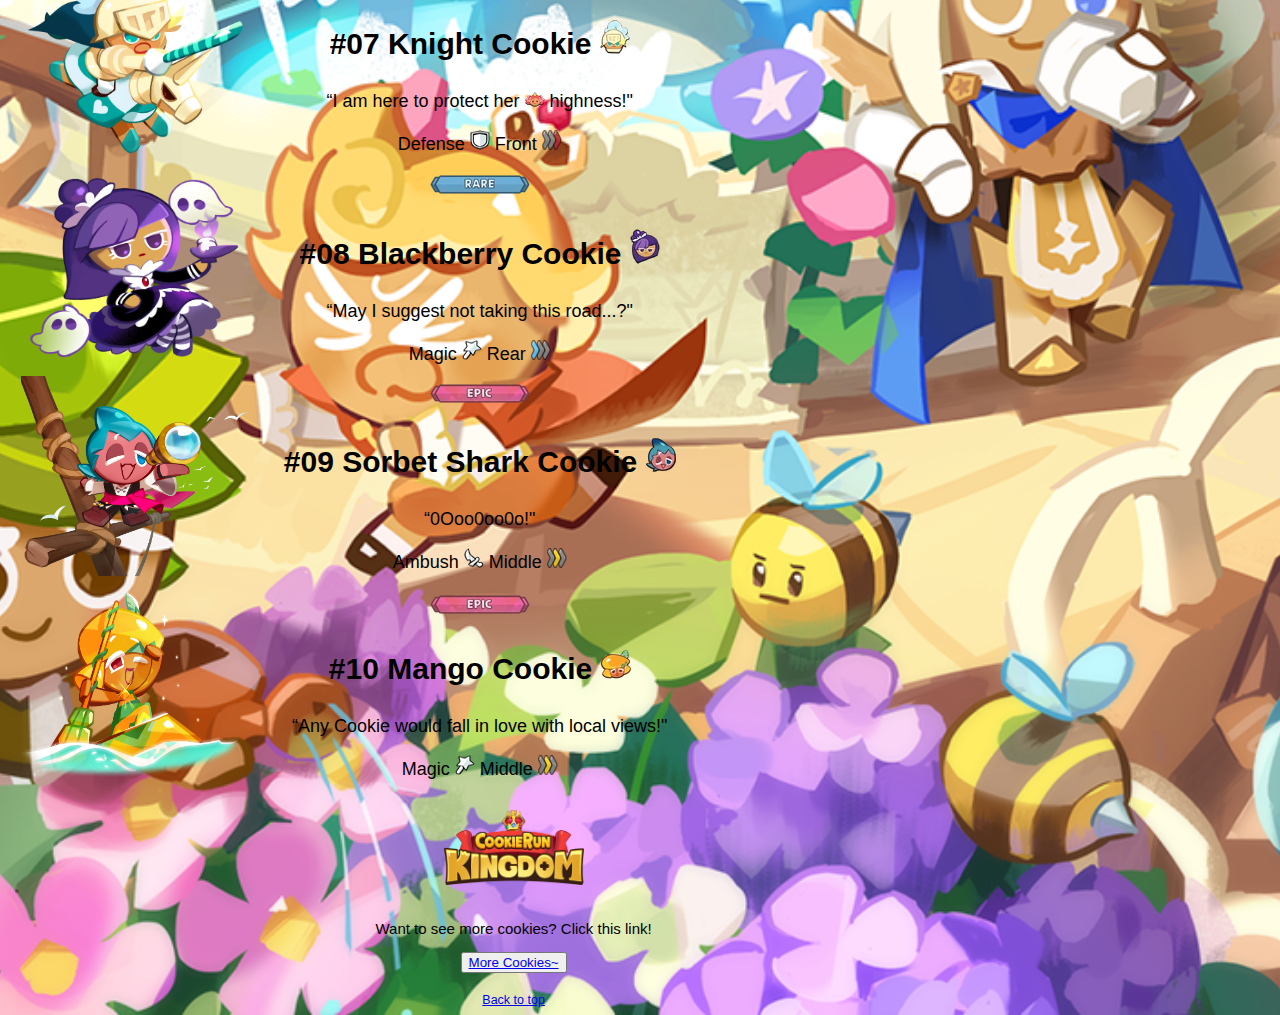
==== commit 97e75f34: "Add files via upload" ====
--- a/bootstrap-5.3.2-dist/index.html
+++ b/bootstrap-5.3.2-dist/index.html
@@ -3,182 +3,145 @@
 <head>
 	<meta charset="utf-8">
 	<meta name="viewport" content="width=device-width, initial-scale=1">
+	<link rel="stylesheet" href="style.css">
 	<link href="https://cdn.jsdelivr.net/npm/bootstrap@5.3.2/dist/css/bootstrap.min.css" rel="stylesheet" integrity="sha384-T3c6CoIi6uLrA9TneNEoa7RxnatzjcDSCmG1MXxSR1GAsXEV/Dwwykc2MPK8M2HN" crossorigin="anonymous">
 	<title> ICT Seatwork 1 </title>
-	<style> 
-		
-		body {
-			font-family: 'Yusei Magic' , sans-serif;
-			background-image: url("https://images2.alphacoders.com/122/1229217.png");
-			background-repeat: no-repeat;
-			background-position: center;
-			background-size: cover;
-		}
-
-		.center {
-			text-align: center;
-			font-size: large;
-			vertical-align: middle;
-		}
-
-		.title {
-			font-size: 50px !important;
-			font-weight: lighter;
-			text-decoration: underline;
-		}
-
-		.bold {
-			font-size: 30px;
-			font-weight: bold;
-		}
-
-		.footer {
-			font-size: 15px;
-			font-weight: light;
-		}
-
-		.container {
-			position: relative;
-			width: 80%;
-		}
-
-	</style>
 </head>
 <body>
 	<div class="container mt-4 p-5 border text-light bg-dark">
 		<div class="row">
-			<p class="title center top"> Cookie Run: Kingdom <img src="https://static.wikia.nocookie.net/cookierunkingdom/images/f/fb/Craft_bear_jelly_crown.png/revision/latest?cb=20210410203106" class="rounded" alt="GingerBrave" width="90" height="80"> </p>
+			<p class="title center top"> Cookie Run: Kingdom <img src="crown.webp" class="rounded" alt="GingerBrave" width="90" height="80"> </p>
 			<table class="table table-bordered table-hover">
 				<thead> 
 					<tr> 
-						<th class="center"> Cookies <img src="https://static.wikia.nocookie.net/cookierun/images/3/39/GingerBrave.png/revision/latest/thumbnail/width/360/height/360?cb=20180208030921.png" class="rounded" alt="Cookies" width="50" height="50"> </th>
-						<th class="center"> Information <img src="https://i.pinimg.com/originals/1f/70/9d/1f709d5d60042be263dd9f1338142ca4.png" class="rounded" alt="Cookies" width="50" height="50"> </th>
+						<th class="center"> Cookies <img src="cookies_icon.webp" class="rounded" alt="Cookies" width="50" height="50"> </th>
+						<th class="center"> Information <img src="info_icon.png" class="rounded" alt="Cookies" width="50" height="50"> </th>
 					</tr>
 				</thead>
 				<tbody>
 					<tr class="table-warning">
-						<td class="center"> <img src="https://static.wikia.nocookie.net/cookierunkingdom/images/c/c1/Brave-cookie.png/revision/latest?cb=20211105095720" class="rounded" alt="GingerBrave" width="230" height="200"> </td>
+						<td class="center"> <img src="Brave-cookie.webp" class="rounded" alt="GingerBrave" width="230" height="200"> </td>
 						<td class="center"> 
-							<img src="https://static.wikia.nocookie.net/cookierunkingdom/images/5/5f/Common.png/revision/latest/scale-to-width-down/100?cb=20231120013910.png">
-							<p class="bold"> #01 GingerBrave <img src="https://static.wikia.nocookie.net/cookierunkingdom/images/3/3f/Gingerbrave_head.png/revision/latest/scale-to-width-down/30?cb=20230909202117.png" alt="GingerBrave2"> </p>
+							<img src="common.webp">
+							<p class="bold"> #01 GingerBrave <img src="Gingerbrave_head.webp" alt="GingerBrave2"> </p>
 							<p> “Ha ha! Adventures await!" </p>
-							<span class="badge bg-success"> Charge <img src="https://static.wikia.nocookie.net/cookierunkingdom/images/d/db/Charge.png/revision/latest/scale-to-width-down/20?cb=20230523003350.png" class="rounded" alt="Charge" width="20" height="20"> </span> 
-							<span class="badge bg-danger"> Front <img src="https://static.wikia.nocookie.net/cookierunkingdom/images/9/9e/Front.png/revision/latest/scale-to-width-down/20?cb=20230523003352.png" class="rounded" alt="Front" width="20" height="20"> </span> 
+							<span class="badge bg-success"> Charge <img src="charge.webp" class="rounded" alt="Charge" width="20" height="20"> </span> 
+							<span class="badge bg-danger"> Front <img src="front.webp" class="rounded" alt="Front" width="20" height="20"> </span> 
 						</td>
 					</tr>
 				</tbody>
 				<tbody>
 					<tr class="table-danger">
-						<td class="center"> <img src="https://static.wikia.nocookie.net/cookierunkingdom/images/a/a6/Strawberry-cookie.png/revision/latest?cb=20211105092710.png" class="rounded" alt="Strawberry_Cookie" width="230" height="230"> </td>
+						<td class="center"> <img src="Strawberry-cookie.webp" class="rounded" alt="Strawberry_Cookie" width="230" height="230"> </td>
 						<td class="center">
-							<img src="https://static.wikia.nocookie.net/cookierunkingdom/images/5/5f/Common.png/revision/latest/scale-to-width-down/100?cb=20231120013910.png" alt="Common"> 							
-							<p class="bold"> #02 Strawberry Cookie <img src="https://static.wikia.nocookie.net/cookierunkingdom/images/7/77/Strawberry_head.png/revision/latest/scale-to-width-down/30?cb=20230909202119" alt="Strawberry_Cookie2"> </p>
+							<img src="common.webp" alt="Common"> 							
+							<p class="bold"> #02 Strawberry Cookie <img src="Strawberry_head.webp" alt="Strawberry_Cookie2"> </p>
 							<p> “So you wanna be... um... my friend?" </p>
-							<span class="badge bg-success"> Defense <img src="https://static.wikia.nocookie.net/cookierunkingdom/images/6/66/Defense.png/revision/latest/scale-to-width-down/20?cb=20230523003346.png" class="rounded" alt="Defense" width="20" height="20"> </span> 
-							<span class="badge bg-danger"> Front <img src="https://static.wikia.nocookie.net/cookierunkingdom/images/9/9e/Front.png/revision/latest/scale-to-width-down/20?cb=20230523003352.png" class="rounded" alt="Front" width="20" height="20"> </span> 
+							<span class="badge bg-success"> Defense <img src="shield.webp" class="rounded" alt="Defense" width="20" height="20"> </span> 
+							<span class="badge bg-danger"> Front <img src="front.webp" class="rounded" alt="Front" width="20" height="20"> </span> 
 						</td>
 					</tr>
 				</tbody>
 				<tbody>
 					<tr class="table-info">
-						<td class="center"> <img src="https://static.wikia.nocookie.net/cookierunkingdom/images/2/27/Wizard-cookie.png/revision/latest?cb=20211105092726.png" class="rounded" alt="Wizard_Cookie" width="230" height="200"> </td>
+						<td class="center"> <img src="Wizard-cookie.webp" class="rounded" alt="Wizard_Cookie" width="230" height="200"> </td>
 						<td class="center">
-							<img src="https://static.wikia.nocookie.net/cookierunkingdom/images/5/5f/Common.png/revision/latest/scale-to-width-down/100?cb=20231120013910" alt="Common">
-							<p class="bold"> #03 Wizard Cookie <img src="https://static.wikia.nocookie.net/cookierunkingdom/images/3/3c/Wizard_head.png/revision/latest/scale-to-width-down/30?cb=20230909202115.png" alt="Wizard_Cookie2"> </p>
+							<img src="common.webp" alt="Common">
+							<p class="bold"> #03 Wizard Cookie <img src="Wizard_head.webp" alt="Wizard_Cookie2"> </p>
 							<p> “Abra-Cookie-Cadabra!" </p> 
-							<span class="badge bg-success"> Magic <img src="https://static.wikia.nocookie.net/cookierunkingdom/images/f/f7/Magic.png/revision/latest/scale-to-width-down/20?cb=20230523003346.png" class="rounded" alt="Magic" width="20" height="20"> </span> 
-							<span class="badge bg-danger"> Middle <img src="https://static.wikia.nocookie.net/cookierunkingdom/images/5/50/Middle.png/revision/latest/scale-to-width-down/20?cb=20230523003347.png" class="rounded" alt="Middle" width="20" height="20"> </span> 
+							<span class="badge bg-success"> Magic <img src="magic.webp" class="rounded" alt="Magic" width="20" height="20"> </span> 
+							<span class="badge bg-danger"> Middle <img src="middle.webp" class="rounded" alt="Middle" width="20" height="20"> </span> 
 						</td>
 					</tr>
 				</tbody>
 				<tbody>
 					<tr class="table-warning">
-						<td class="center"> <img src="https://static.wikia.nocookie.net/cookierunkingdom/images/6/6f/Custard-cookie.png/revision/latest?cb=20211105092826.png" class="rounded" alt="Custard_Cookie_III" width="230" height="220"> </td>
+						<td class="center"> <img src="Custard-cookie.webp" class="rounded" alt="Custard_Cookie_III" width="230" height="220"> </td>
 						<td class="center"> 
-							<img src="https://static.wikia.nocookie.net/cookierunkingdom/images/5/5f/Common.png/revision/latest/scale-to-width-down/100?cb=20231120013910" alt="Common">
-							<p class="bold"> #04 Custard Cookie III <img src="https://static.wikia.nocookie.net/cookierunkingdom/images/a/a5/Custard_head.png/revision/latest/scale-to-width-down/30?cb=20230909214703.png" alt="Custard_Cookie_III2"> </p>
+							<img src="common.webp" alt="Common">
+							<p class="bold"> #04 Custard Cookie III <img src="Custard_head.webp" alt="Custard_Cookie_III2"> </p>
 							<p> "Ah, another of my faithful servants! You may speak!"" </p>
-							<span class="badge bg-success"> Healing <img src="https://static.wikia.nocookie.net/cookierunkingdom/images/f/f3/Healing.png/revision/latest/scale-to-width-down/20?cb=20230523003349.png" class="rounded" alt="Healing" width="20" height="20"> </span> 
-							<span class="badge bg-danger"> Rear <img src="https://static.wikia.nocookie.net/cookierunkingdom/images/c/c8/Rear.png/revision/latest/scale-to-width-down/20?cb=20230523003348.png" class="rounded" alt="Rear" width="20" height="20"> </span> 
+							<span class="badge bg-success"> Healing <img src="healing.webp" class="rounded" alt="Healing" width="20" height="20"> </span> 
+							<span class="badge bg-danger"> Rear <img src="rear.webp" class="rounded" alt="Rear" width="20" height="20"> </span> 
 						</td>
 					</tr>
 				</tbody>
 				<tbody>
 					<tr class="table-success">
-						<td class="center"> <img src="https://static.wikia.nocookie.net/cookierunkingdom/images/8/84/Chili_pepper_illustration.png/revision/latest?cb=20211105092837.png" class="rounded" alt="Chili_Pepper_Cookie" width="250" height="200"> </td>
+						<td class="center"> <img src="Chili_pepper_illustration.webp" class="rounded" alt="Chili_Pepper_Cookie" width="250" height="200"> </td>
 						<td class="center"> 
-							<img src="https://static.wikia.nocookie.net/cookierunkingdom/images/2/26/Epic.png/revision/latest/scale-to-width-down/100?cb=20231120014036" alt="Epic">
-							<p class="bold"> #05 Chili Pepper Cookie <img src="https://static.wikia.nocookie.net/cookierunkingdom/images/6/65/Chili_pepper_head.png/revision/latest/scale-to-width-down/30?cb=20230909202055.png"> </p>
+							<img src="epic.webp" alt="Epic">
+							<p class="bold"> #05 Chili Pepper Cookie <img src="Chili_pepper_head.webp"> </p>
 							<p> "Lost your coins?" </p>
-							<span class="badge bg-success"> Ambush <img src="https://static.wikia.nocookie.net/cookierunkingdom/images/9/94/Ambushclass.webp/revision/latest/scale-to-width-down/20?cb=20220612071549.png" class="rounded" alt="Ambush" width="20" height="20"> </span> 
-							<span class="badge bg-danger"> Middle <img src="https://static.wikia.nocookie.net/cookierunkingdom/images/5/59/Middlepos.webp/revision/latest/scale-to-width-down/20?cb=20220612071435.png" class="rounded" alt="Middle" width="20" height="20"> </span> 
+							<span class="badge bg-success"> Ambush <img src="ambush.webp" class="rounded" alt="Ambush" width="20" height="20"> </span> 
+							<span class="badge bg-danger"> Middle <img src="middle.webp" class="rounded" alt="Middle" width="20" height="20"> </span> 
 						</td>
 					</tr>
 				</tbody>
 				<tbody>
 					<tr class="table-danger">
-						<td class="center"> <img src="https://static.wikia.nocookie.net/cookierunkingdom/images/4/48/Princess_cookie_alternate.png/revision/latest?cb=20211220201736.png" class="rounded" alt="Princess_Cookie" width="230" height="200"> </td>
+						<td class="center"> <img src="Princess_cookie_alternate.webp" class="rounded" alt="Princess_Cookie" width="230" height="200"> </td>
 						<td class="center"> 
-							<img src="https://static.wikia.nocookie.net/cookierunkingdom/images/9/9f/Rare.png/revision/latest/scale-to-width-down/100?cb=20231120014002.png" alt="Rare">
-							<p class="bold"> #06 Princess Cookie <img src="https://static.wikia.nocookie.net/cookierunkingdom/images/8/83/Princess_head.png/revision/latest/scale-to-width-down/35?cb=20230909202118.png" alt="Princess_Cookie2"> </p>
+							<img src="rare.webp" alt="Rare">
+							<p class="bold"> #06 Princess Cookie <img src="Princess_head.webp" alt="Princess_Cookie2"> </p>
 							<p> “And where shall I go today?" </p>
-							<span class="badge bg-success"> Charge <img src="https://static.wikia.nocookie.net/cookierunkingdom/images/d/db/Charge.png/revision/latest/scale-to-width-down/20?cb=20230523003350.png" class="rounded" alt="Charge" width="20" height="20"> </span> 
-							<span class="badge bg-danger"> Front <img src="https://static.wikia.nocookie.net/cookierunkingdom/images/9/9e/Front.png/revision/latest/scale-to-width-down/20?cb=20230523003352.png" class="rounded" alt="Front" width="20" height="20"> </span> 
+							<span class="badge bg-success"> Charge <img src="charge.webp" class="rounded" alt="Charge" width="20" height="20"> </span> 
+							<span class="badge bg-danger"> Front <img src="front.webp" class="rounded" alt="Front" width="20" height="20"> </span> 
 						</td>
 					</tr>
 				</tbody>
 				<tbody>
 					<tr class="table-info">
-						<td class="center"> <img src="https://static.wikia.nocookie.net/cookierunkingdom/images/3/30/Knight_cookie.webp/revision/latest?cb=20211105091707" class="rounded" alt="Knight_Cookie" width="230" height="200"> </td>
+						<td class="center"> <img src="Knight_cookie.webp" class="rounded" alt="Knight_Cookie" width="230" height="200"> </td>
 						<td class="center"> 
-							<img src="https://static.wikia.nocookie.net/cookierunkingdom/images/9/9f/Rare.png/revision/latest/scale-to-width-down/100?cb=20231120014002" alt="Rare">
-							<p class="bold"> #07 Knight Cookie <img src="https://static.wikia.nocookie.net/cookierunkingdom/images/0/0b/Knight_head.png/revision/latest/scale-to-width-down/30?cb=20230909202117.png" alt="Knight_Cookie2"> </p>
-							<p> “I am here to protect her <img src="https://static.wikia.nocookie.net/cookierunkingdom/images/8/83/Princess_head.png/revision/latest/scale-to-width-down/20?cb=20230909202118.png" alt="Princess_Cookie2"> highness!" </p>
-							<span class="badge bg-success"> Defense <img src="https://static.wikia.nocookie.net/cookierunkingdom/images/6/66/Defense.png/revision/latest/scale-to-width-down/20?cb=20230523003346.png" class="rounded" alt="Defense" width="20" height="20"> </span> 
-							<span class="badge bg-danger"> Front <img src="https://static.wikia.nocookie.net/cookierunkingdom/images/9/9e/Front.png/revision/latest/scale-to-width-down/20?cb=20230523003352.png" class="rounded" alt="Front" width="20" height="20"> </span> 
+							<img src="rare.webp" alt="Rare">
+							<p class="bold"> #07 Knight Cookie <img src="Knight_head.webp" alt="Knight_Cookie2"> </p>
+							<p> “I am here to protect her <img src="Princess_head.webp" alt="Princess_Cookie2"> highness!" </p>
+							<span class="badge bg-success"> Defense <img src="shield.webp" class="rounded" alt="Defense" width="20" height="20"> </span> 
+							<span class="badge bg-danger"> Front <img src="front.webp" class="rounded" alt="Front" width="20" height="20"> </span> 
 						</td>
 					</tr> 
 				</tbody>
 				<tbody>
 					<tr class="table-warning">
-						<td class="center"> <img src="https://static.wikia.nocookie.net/cookierunkingdom/images/7/7a/Blackberry_cookie.png/revision/latest?cb=20211105095439.png" class="rounded" alt="Blackberry_Cookie" width="230" height="200"> </td>
+						<td class="center"> <img src="Blackberry_cookie.webp" class="rounded" alt="Blackberry_Cookie" width="230" height="200"> </td>
 						<td class="center"> 
-							<img src="https://static.wikia.nocookie.net/cookierunkingdom/images/9/9f/Rare.png/revision/latest/scale-to-width-down/100?cb=20231120014002.png" alt="Rare">
-							<p class="bold"> #08 Blackberry Cookie <img src="https://static.wikia.nocookie.net/cookierunkingdom/images/6/68/Blackberry_head.png/revision/latest/scale-to-width-down/30?cb=20230909202054" alt="Blackberry_Cookie2"> </p>
+							<img src="rare.webp" alt="Rare">
+							<p class="bold"> #08 Blackberry Cookie <img src="Blackberry_head.webp" alt="Blackberry_Cookie2"> </p>
 							<p> “May I suggest not taking this road...?" </p>
-							<span class="badge bg-success"> Magic <img src="https://static.wikia.nocookie.net/cookierunkingdom/images/f/f7/Magic.png/revision/latest/scale-to-width-down/20?cb=20230523003346.png" class="rounded" alt="Magic" width="20" height="20"> </span> 
-							<span class="badge bg-danger"> Rear <img src="https://static.wikia.nocookie.net/cookierunkingdom/images/c/c8/Rear.png/revision/latest/scale-to-width-down/20?cb=20230523003348.png" class="rounded" alt="Rear" width="20" height="20"> </span> 
+							<span class="badge bg-success"> Magic <img src="magic.webp" class="rounded" alt="Magic" width="20" height="20"> </span> 
+							<span class="badge bg-danger"> Rear <img src="rear.webp" class="rounded" alt="Rear" width="20" height="20"> </span> 
 						</td>
 					</tr> 
 				</tbody>
 				<tbody>
 					<tr class="table-danger">
-						<td class="center"> <img src="https://static.wikia.nocookie.net/cookierunkingdom/images/f/f7/Sorbet_shark_illustration.png/revision/latest?cb=20211107235039.png" class="rounded" alt="Sorbet_Shark_Cookie" width="230" height="200"> </td>
+						<td class="center"> <img src="Sorbet_shark_illustration.webp" class="rounded" alt="Sorbet_Shark_Cookie" width="230" height="200"> </td>
 						<td class="center"> 
-							<img src="https://static.wikia.nocookie.net/cookierunkingdom/images/2/26/Epic.png/revision/latest/scale-to-width-down/100?cb=20231120014036.png" alt="Epic">
-							<p class="bold"> #09 Sorbet Shark Cookie <img src="https://static.wikia.nocookie.net/cookierunkingdom/images/8/89/Sorbet_shark_head.png/revision/latest/scale-to-width-down/30?cb=20231228114544.png" alt="Sorbet_Shark_Cookie2"> </p>
+							<img src="epic.webp" alt="Epic">
+							<p class="bold"> #09 Sorbet Shark Cookie <img src="Sorbet_shark_head.webp" alt="Sorbet_Shark_Cookie2"> </p>
 							<p> “0Ooo0oo0o!" </p>
-							<span class="badge bg-success"> Ambush <img src="https://static.wikia.nocookie.net/cookierunkingdom/images/9/94/Ambushclass.webp/revision/latest/scale-to-width-down/20?cb=20220612071549.png" class="rounded" alt="Ambush" width="20" height="20"> </span> 
-							<span class="badge bg-danger"> Middle <img src="https://static.wikia.nocookie.net/cookierunkingdom/images/5/59/Middlepos.webp/revision/latest/scale-to-width-down/20?cb=20220612071435.png" class="rounded" alt="Middle" width="20" height="20"> </span> 
+							<span class="badge bg-success"> Ambush <img src="ambush.webp" class="rounded" alt="Ambush" width="20" height="20"> </span> 
+							<span class="badge bg-danger"> Middle <img src="middle.webp" class="rounded" alt="Middle" width="20" height="20"> </span> 
 						</td>
 					</tr> 
 				</tbody>
 				<tbody>
 					<tr class="table-success">
-						<td class="center"> <img src="https://static.wikia.nocookie.net/cookierunkingdom/images/c/ce/Mango_illustration.png/revision/latest?cb=20211030184136.png" class="rounded" alt="Mango_Cookie" width="230" height="200"> </td>
+						<td class="center"> <img src="Mango_illustration.webp" class="rounded" alt="Mango_Cookie" width="230" height="200"> </td>
 						<td class="center"> 
-							<img src="https://static.wikia.nocookie.net/cookierunkingdom/images/2/26/Epic.png/revision/latest/scale-to-width-down/100?cb=20231120014036" alt="Epic">
-							<p class="bold"> #10 Mango Cookie <img src="https://static.wikia.nocookie.net/cookierunkingdom/images/9/97/Mango_head.png/revision/latest/scale-to-width-down/30?cb=20211121015019.png" alt="Mango_Cookie2"> </p>
+							<img src="epic.webp" alt="Epic">
+							<p class="bold"> #10 Mango Cookie <img src="Mango_head.webp" alt="Mango_Cookie2"> </p>
 							<p> “Any Cookie would fall in love with local views!" </p>
-							<span class="badge bg-success"> Magic <img src="https://static.wikia.nocookie.net/cookierunkingdom/images/f/f7/Magic.png/revision/latest/scale-to-width-down/20?cb=20230523003346.png" class="rounded" alt="Magic" width="20" height="20"> </span> 
-							<span class="badge bg-danger"> Middle <img src="https://static.wikia.nocookie.net/cookierunkingdom/images/5/59/Middlepos.webp/revision/latest/scale-to-width-down/20?cb=20220612071435.png" class="rounded" alt="Middle" width="20" height="20"> </span> 
+							<span class="badge bg-success"> Magic <img src="magic.webp" class="rounded" alt="Magic" width="20" height="20"> </span> 
+							<span class="badge bg-danger"> Middle <img src="middle.webp" class="rounded" alt="Middle" width="20" height="20"> </span> 
 						</td>
 					</tr> 
 				</tbody>
 			</table> 
 			<div class="center footer"> 
 				<br> 
-				<img src="https://static.wikia.nocookie.net/logopedia/images/e/e2/Cookie_Run_Kingdom_2021_logo.png/revision/latest/scale-to-width-down/1200?cb=20211029122047.png" alt="Cookie_Run_Kingdom" width="140" height="75">
+				<img src="cookierun_logo.webp" alt="Cookie_Run_Kingdom" width="140" height="75">
 				<br> <br> 
 				<p> Want to see more cookies? Click this link! </p> 
 				<button type="submit" id="places"> <a href="https://cookierunkingdom.fandom.com/wiki/List_of_Cookies/" target="_blank"> More Cookies~ </a> </button> 
@@ -188,4 +151,4 @@
 		</div>
 	</div>
 </body>
-</html>
+</html>--- a/bootstrap-5.3.2-dist/style.css
+++ b/bootstrap-5.3.2-dist/style.css
@@ -0,0 +1,34 @@
+body {
+    font-family: 'Yusei Magic' , sans-serif;
+    background-image: url("background.png");
+    background-repeat: no-repeat;
+    background-position: center;
+    background-size: cover;
+}
+
+.center {
+    text-align: center;
+    font-size: large;
+    vertical-align: middle;
+}
+
+.title {
+    font-size: 50px !important;
+    font-weight: lighter;
+    text-decoration: underline;
+}
+
+.bold {
+    font-size: 30px;
+    font-weight: bold;
+}
+
+.footer {
+    font-size: 15px;
+    font-weight: light;
+}
+
+.container {
+    position: relative;
+    width: 80%;
+}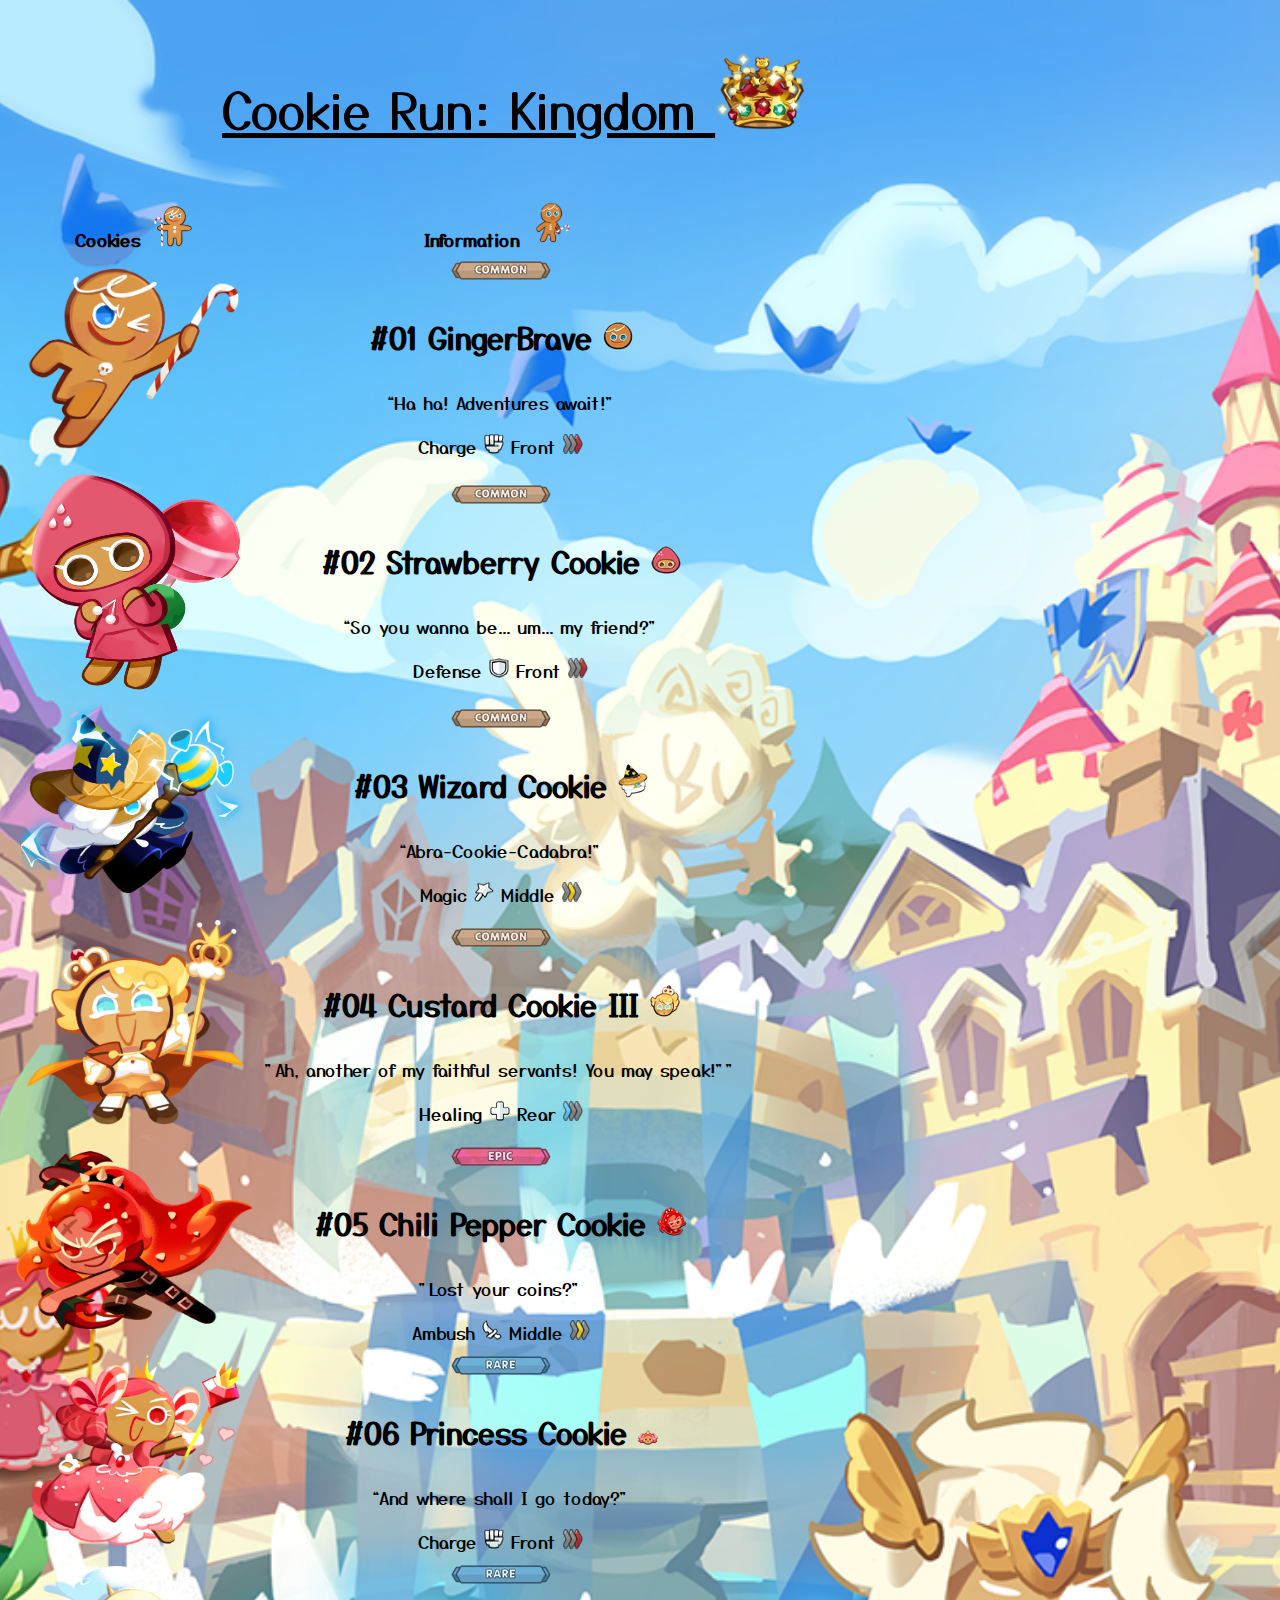
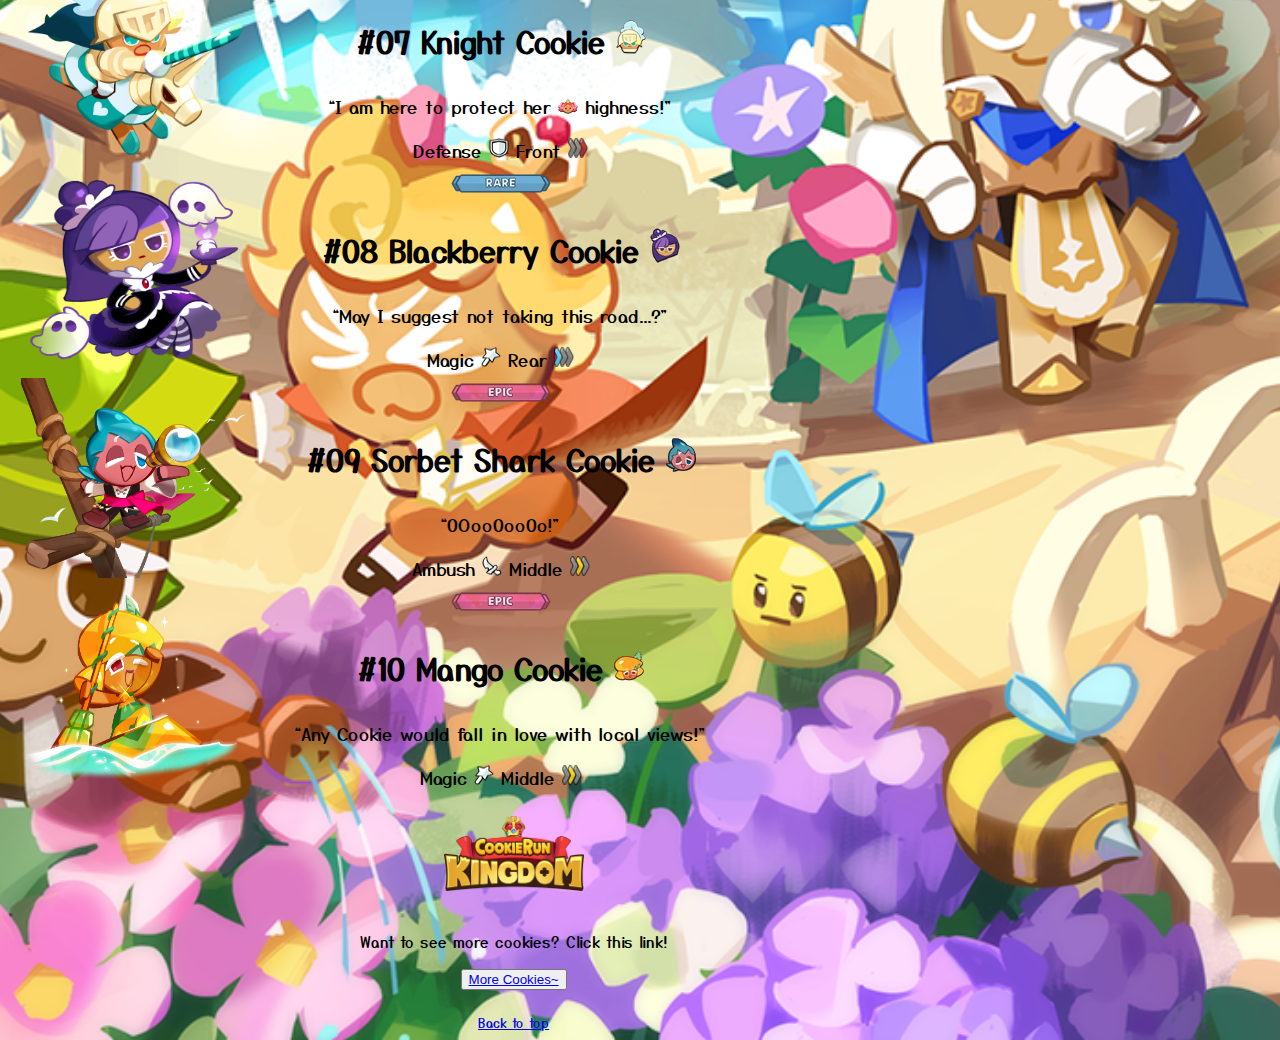
==== commit 8d54bf69: "Update index.html" ====
--- a/bootstrap-5.3.2-dist/index.html
+++ b/bootstrap-5.3.2-dist/index.html
@@ -1,14 +1,17 @@
 <!DOCTYPE html>
 <html>
 <head>
-	<meta charset="utf-8">
-	<meta name="viewport" content="width=device-width, initial-scale=1">
-	<link rel="stylesheet" href="style.css">
-	<link href="https://cdn.jsdelivr.net/npm/bootstrap@5.3.2/dist/css/bootstrap.min.css" rel="stylesheet" integrity="sha384-T3c6CoIi6uLrA9TneNEoa7RxnatzjcDSCmG1MXxSR1GAsXEV/Dwwykc2MPK8M2HN" crossorigin="anonymous">
-	<title> ICT Seatwork 1 </title>
+    <meta charset="utf-8">
+    <meta name="viewport" content="width=device-width, initial-scale=1">
+    <link href="https://cdn.jsdelivr.net/npm/bootstrap@5.3.2/dist/css/bootstrap.min.css" rel="stylesheet" integrity="sha384-T3c6CoIi6uLrA9TneNEoa7RxnatzjcDSCmG1MXxSR1GAsXEV/Dwwykc2MPK8M2HN" crossorigin="anonymous">
+    <link rel="preconnect" href="https://fonts.googleapis.com">
+    <link rel="preconnect" href="https://fonts.gstatic.com" crossorigin>
+    <link href="https://fonts.googleapis.com/css2?family=Yusei+Magic&display=swap" rel="stylesheet">
+    <link rel="stylesheet" href="style.css">
+    <title> ICT Seatwork 1 </title>
 </head>
 <body>
-	<div class="container mt-4 p-5 border text-light bg-dark">
+    <div class="container mt-4 p-5 border text-light bg-dark">
 		<div class="row">
 			<p class="title center top"> Cookie Run: Kingdom <img src="crown.webp" class="rounded" alt="GingerBrave" width="90" height="80"> </p>
 			<table class="table table-bordered table-hover">
@@ -151,4 +154,4 @@
 		</div>
 	</div>
 </body>
-</html>+</html>
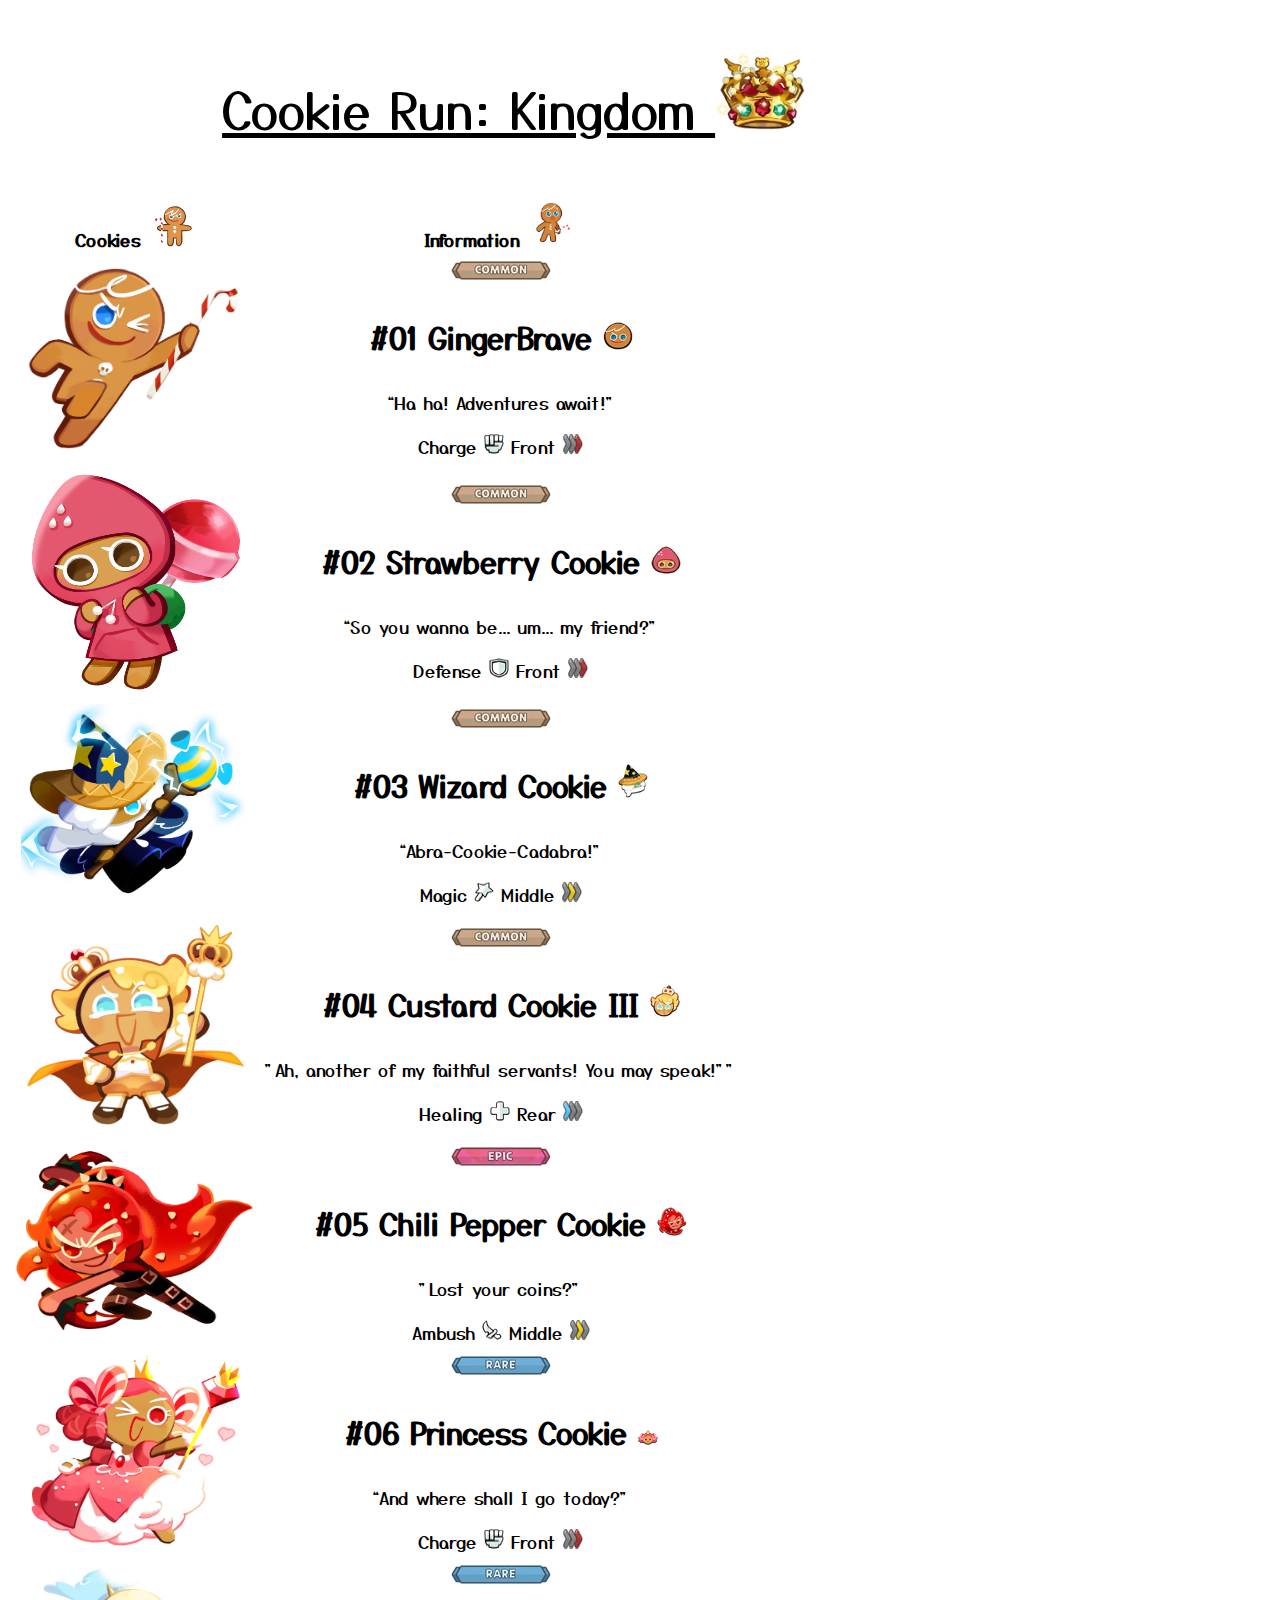
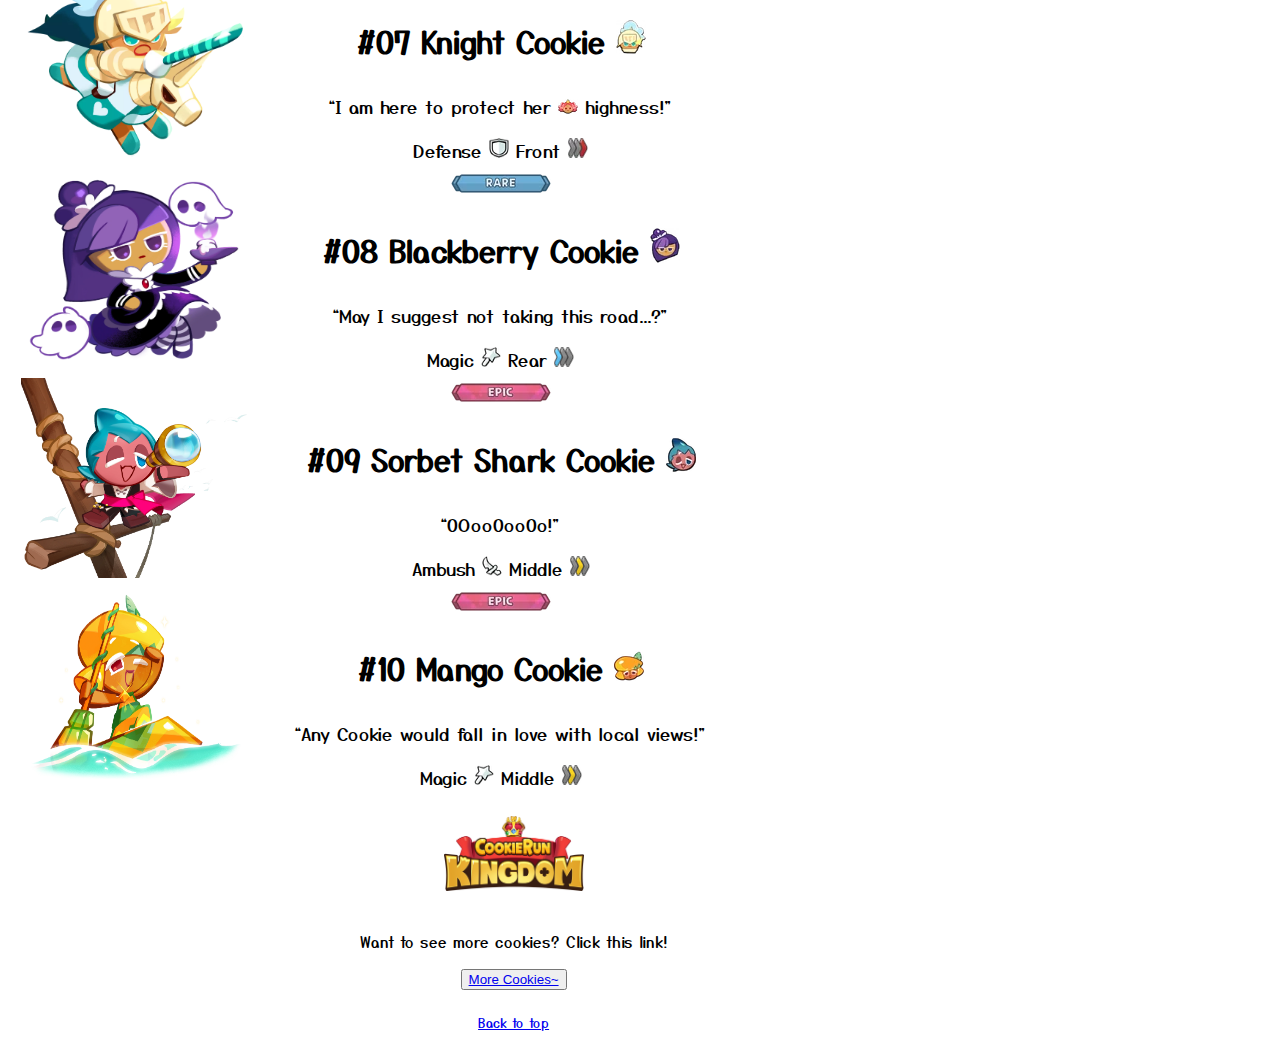
==== commit fb285346: "Update index.html" ====
--- a/bootstrap-5.3.2-dist/index.html
+++ b/bootstrap-5.3.2-dist/index.html
@@ -147,7 +147,7 @@
 				<img src="cookierun_logo.webp" alt="Cookie_Run_Kingdom" width="140" height="75">
 				<br> <br> 
 				<p> Want to see more cookies? Click this link! </p> 
-				<button type="submit" id="places"> <a href="https://cookierunkingdom.fandom.com/wiki/List_of_Cookies/" target="_blank"> More Cookies~ </a> </button> 
+				<button type="submit" id="places"> <a href="https://cookierunkingdom.fandom.com/wiki/List_of_Cookies" target="_blank"> More Cookies~ </a> </button> 
 				<br> <br>
 				<small> <a href="#top"> Back to top </a> </small>
 			</div>
--- a/bootstrap-5.3.2-dist/style.css
+++ b/bootstrap-5.3.2-dist/style.css
@@ -1,34 +1,34 @@
-body {
-    font-family: 'Yusei Magic' , sans-serif;
-    background-image: url("background.png");
-    background-repeat: no-repeat;
-    background-position: center;
-    background-size: cover;
-}
+        body {
+            font-family: 'Yusei Magic' , sans-serif;
+            background-image: url("https://images2.alphacoders.com/122/1229217.png");
+            background-repeat: no-repeat;
+            background-position: center;
+            background-size: cover;
+        }
 
-.center {
-    text-align: center;
-    font-size: large;
-    vertical-align: middle;
-}
+        .center {
+            text-align: center;
+            font-size: large;
+            vertical-align: middle;
+        }
 
-.title {
-    font-size: 50px !important;
-    font-weight: lighter;
-    text-decoration: underline;
-}
+        .title {
+            font-size: 50px !important;
+            font-weight: lighter;
+            text-decoration: underline;
+        }
 
-.bold {
-    font-size: 30px;
-    font-weight: bold;
-}
+        .bold {
+            font-size: 30px;
+            font-weight: bold;
+        }
 
-.footer {
-    font-size: 15px;
-    font-weight: light;
-}
+        .footer {
+            font-size: 15px;
+            font-weight: light;
+        }
 
-.container {
-    position: relative;
-    width: 80%;
-}+        .container {
+            position: relative;
+            width: 80%;
+        }
